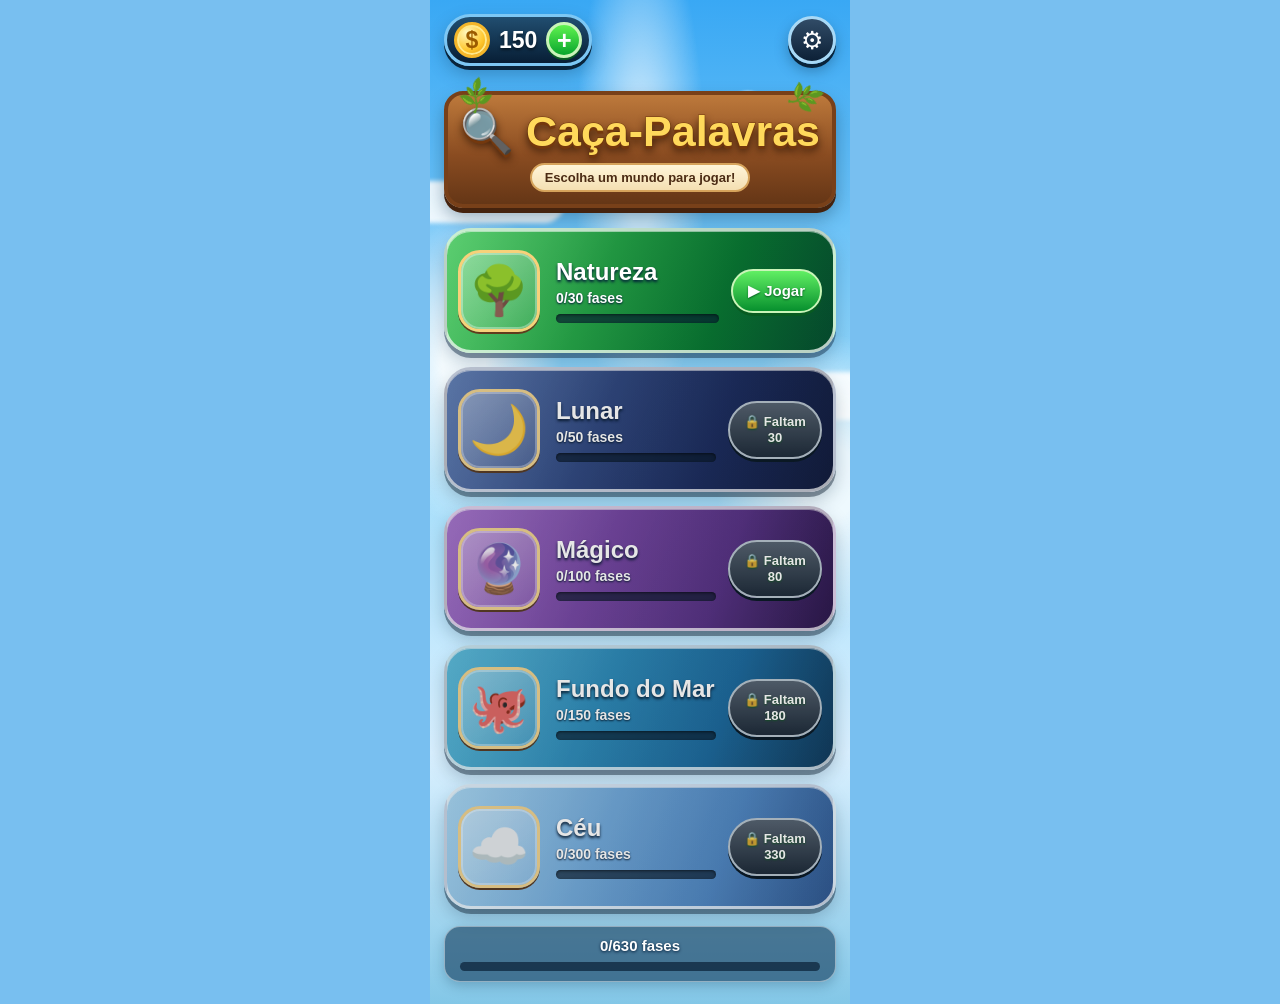
==== index.html @ f0d2ae7c "Update fmt.Println message from 'Hello' to 'Goodbye'" ====
<!doctype html>
<html lang="pt-BR">
<head>
<meta charset="utf-8">
<meta name="viewport" content="width=device-width,initial-scale=1">
<meta name="theme-color" content="#78bff0">

<title>Caça-Palavras — Aventura dos Mundos</title>

<link rel="stylesheet" href="style.css">

<style>
*{box-sizing:border-box}
:root{--wood:#8c4c1e;--gold:#ffd34e;--ink:#2b1b10}

body{
  margin:0;
  min-height:100vh;
  background:radial-gradient(circle at top,#3f8a52,#102b1c 75%);
  font-family:"Trebuchet MS",Arial,sans-serif;
  color:#fff
}

button{font:inherit;cursor:pointer}
.screen{min-height:100vh}
.hidden{display:none!important}

/* MENU */
body{background:#1b4d26}

.home-screen{
  display:grid;
  place-items:center;
  padding:8px
}

/* JOGO */
.game-screen{
  padding:20px 14px 40px;
  background:linear-gradient(#174e2d,#0d2c1c)
}

.game-header{
  max-width:620px;
  margin:0 auto 16px;
  display:flex;
  align-items:center;
  justify-content:space-between;
  gap:12px
}

.game-header h1{
  margin:2px 0;
  font-size:clamp(24px,5vw,34px);
  text-shadow:2px 3px #4b2811
}

.eyebrow{
  font-size:12px;
  letter-spacing:2px;
  color:#ffe08a;
  font-weight:900;
  margin:0
}

.wood-button,.primary-button,.secondary-button,.action-button{
  border:2px solid #f2c16b;
  border-radius:14px;
  padding:11px 15px;
  font-weight:900;
  box-shadow:0 4px 0 #572d12;
  color:#fff
}

.wood-button{
  background:linear-gradient(#a7652c,#653414)
}

.game-content{
  max-width:620px;
  margin:auto;
  background:linear-gradient(145deg,#fff1c8,#e4c17b);
  border:7px solid #75401c;
  border-radius:25px;
  padding:18px;
  color:var(--ink);
  box-shadow:0 10px 0 #3c2618,0 18px 30px #0005
}

.level-meta{
  display:flex;
  justify-content:space-between;
  font-weight:900;
  color:#603715
}

.progress-track{
  height:10px;
  border-radius:20px;
  background:#c9aa76;
  margin:10px 0 15px;
  overflow:hidden
}

.progress-track div{
  height:100%;
  width:0;
  background:linear-gradient(90deg,#6fe34b,#0c9a37);
  transition:width .2s
}

.instruction{
  text-align:center;
  font-weight:700;
  margin:10px 0 14px
}

.word-list{
  display:flex;
  justify-content:center;
  gap:7px;
  flex-wrap:wrap;
  margin-bottom:14px
}

.word-chip{
  padding:6px 9px;
  border-radius:9px;
  background:#f8df9c;
  border:2px solid #b57b35;
  font-size:13px;
  font-weight:900
}

.word-chip.found{
  background:#b6e8a2;
  color:#245522;
  text-decoration:line-through;
  border-color:#4c9d3d
}

.letter-grid{
  display:grid;
  grid-template-columns:repeat(10,minmax(0,1fr));
  gap:4px;
  max-width:500px;
  margin:0 auto;
  touch-action:none;
  user-select:none;
  -webkit-user-select:none
}

.cell{
  aspect-ratio:1;
  border:1px solid #bd965c;
  border-radius:7px;
  background:linear-gradient(#fff9e9,#f2d9a6);
  display:grid;
  place-items:center;
  font-weight:900;
  font-size:clamp(13px,3.6vw,22px);
  color:#4b2b14;
  box-shadow:0 2px 0 #c29a5b;
  padding:0
}

.cell.hint{
  background:#9bd3ff;
  border-color:#2d79b8
}

.cell.found{
  background:#a8e18a;
  color:#174c23;
  border-color:#4b9a39
}

.cell.selected{
  background:#ffe15c;
  border-color:#d68a16;
  transform:scale(.94)
}

.game-actions{
  display:flex;
  gap:10px;
  margin-top:18px
}

.action-button{
  flex:1;
  background:linear-gradient(#3b8fd0,#15527f);
  font-size:15px
}

.skip-button{
  background:linear-gradient(#a66a34,#673612)
}

.action-button small{
  display:block;
  font-size:10px;
  font-weight:600;
  opacity:.9;
  margin-top:3px
}

.message{
  text-align:center;
  min-height:20px;
  font-weight:800;
  color:#275a25;
  margin:12px 0 0
}

/* FASE CONCLUÍDA */
.complete-screen{
  display:grid;
  place-items:center;
  padding:20px;
  background:radial-gradient(circle,#3e8c48,#0c2a1a)
}

.complete-card{
  width:min(100%,420px);
  padding:35px 24px;
  text-align:center;
  border:7px solid #80491f;
  border-radius:28px;
  background:linear-gradient(#fff0c5,#dfb66c);
  color:#48270f;
  box-shadow:0 15px 0 #43240f
}

.trophy{font-size:65px}

.complete-card h2{
  font-size:38px;
  margin:8px
}

.reward{
  font-size:24px;
  font-weight:900;
  color:#08732c;
  margin:22px
}

.primary-button{
  width:100%;
  background:linear-gradient(#4edc55,#087b2b);
  font-size:18px;
  margin:5px 0
}

.secondary-button{
  width:100%;
  background:linear-gradient(#a66a34,#673612);
  margin:5px 0
}

/* AVISOS */
dialog{
  border:5px solid #8b4d20;
  border-radius:20px;
  max-width:min(90vw,390px);
  padding:0;
  background:#ffedc2;
  color:#45260f;
  box-shadow:0 20px 70px #0009
}

dialog::backdrop{background:#0009}

.dialog-inner{
  padding:26px;
  text-align:center
}

.dialog-inner h2{margin-top:4px}

.dialog-close{
  float:right;
  border:0;
  background:transparent;
  font-size:28px;
  color:#633
}

.dialog-inner .primary-button{margin-top:15px}

@media(max-width:600px){
  .game-content{
    padding:13px 9px;
    border-width:5px
  }

  .game-actions{flex-direction:column}
  .word-chip{font-size:12px}
  .cell{border-radius:4px}
}
</style>
</head>

<body>

<main id="app">

  <!-- NOVO MENU PREMIUM -->
  <section
    id="homeScreen"
    class="screen home-screen"
    aria-label="Menu principal">
  </section>

  <!-- TELA DO JOGO -->
  <section id="gameScreen" class="screen game-screen hidden">

    <header class="game-header">

      <button class="wood-button" id="backButton">
        ← Mundos
      </button>

      <div>
        <p class="eyebrow" id="worldEyebrow">
          MUNDO NATUREZA
        </p>
        <h1 id="levelTitle">Fase 1</h1>
      </div>

      <div class="coin-pill">
        🪙 <strong id="gameCoins">150</strong>
      </div>

    </header>

    <div class="game-content">

      <div class="level-meta">
        <span id="levelCounter">Fase 1 de 30</span>
        <span id="foundCounter">0/5 palavras</span>
      </div>

      <div class="progress-track">
        <div id="levelProgress"></div>
      </div>

      <p class="instruction">
        Encontre as palavras escondidas.
        Arraste o dedo sobre as letras em linha reta!
      </p>

      <div id="wordList" class="word-list"></div>

      <div
        id="letterGrid"
        class="letter-grid"
        aria-label="Tabuleiro de caça-palavras">
      </div>

      <div class="game-actions">

        <button class="action-button" id="hintButton">
          💡 Dica
          <small>500 🪙</small>
        </button>

        <button class="action-button skip-button" id="skipButton">
          ⏭ Pular fase
          <small>500 🪙</small>
        </button>

      </div>

      <p id="message" class="message" role="status"></p>

    </div>
  </section>

  <!-- FASE CONCLUÍDA -->
  <section id="completeScreen" class="screen complete-screen hidden">

    <div class="complete-card">

      <div class="trophy">🏆</div>

      <p class="eyebrow" style="color:#8c4c1e">
        FASE CONCLUÍDA!
      </p>

      <h2>Muito bem!</h2>

      <p>Você encontrou todas as palavras.</p>

      <div class="reward">🪙 +50 moedas</div>

      <button class="primary-button" id="nextButton">
        Próxima fase
      </button>

      <button class="secondary-button" id="completeHomeButton">
        Voltar aos mundos
      </button>

    </div>
  </section>

</main>

<!-- DIÁLOGOS -->
<dialog id="noticeDialog">

  <div class="dialog-inner">

    <button
      class="dialog-close"
      id="closeDialog"
      aria-label="Fechar">
      ×
    </button>

    <h2 id="dialogTitle">Aviso</h2>

    <p id="dialogText"></p>

    <button class="primary-button" id="dialogOk">
      Entendi
    </button>

  </div>
</dialog>

<script>
const toList = s => s.split(",").map(x =>
  x.trim().toUpperCase().replaceAll(" ", "")
);

const WORLDS = {

  natureza:{
    icon:"🌿",
    name:"Natureza",
    emoji:"🌳",
    phases:30,
    start:0,
    words:toList("árvore,floresta,folha,raiz,semente,flor,grama,arbusto,tronco,cipó,musgo,samambaia,orquídea,girassol,roseira,cacto,bambu,palmeira,cedro,ipê,jequitibá,fauna,raposa,coelho,veado,onça,lobo,urso,macaco,esquilo,borboleta,abelha,formiga,besouro,joaninha,coruja,tucano,sabiá,pica-pau,beija-flor,águia,garça,capivara,jacaré,sapo,rã,cobra,lagarto,tartaruga,cachoeira,riacho,nascente,lago,lagoa,represa,montanha,colina,vale,caverna,rocha,pedra,areia,terra,barro,chuva,orvalho,neblina,vento,brisa,raio,trovão,relâmpago,sol,sombra,amanhecer,crepúsculo,primavera,outono,inverno,verão,bioma,cerrado,caatinga,pantanal,amazônia,mata atlântica,ecologia,reciclagem,compostagem,polinização,fotossíntese")
  },

  lunar:{
    icon:"🌙",
    name:"Lunar",
    emoji:"🌙",
    phases:50,
    start:30,
    words:toList("lua,planeta,estrela,galáxia,universo,espaço,órbita,cometa,asteroide,meteoro,meteorito,satélite,foguete,astronauta,astronomia,cosmos,nebulosa,supernova,buraco negro,gravidade,gravitação,eclipse,cratera,lunar,maré,lunação,fase lunar,crescente,minguante,cheia,nova,solstício,equinócio,marte,vênus,júpiter,saturno,urano,netuno,mercúrio,terra,plutão,cinturão,sonda,estação espacial,telescópio,observatório,espectro,radiação,poeira cósmica,via láctea,constelação,órion,andrômeda,cruzeiro do sul,luz zodiacal,astro,astrofísica,cosmonauta,módulo,cápsula,propulsor,combustível,alunissagem,exploração,distância,ano-luz,parsec,heliosfera,magnetismo,plasma,quasar,pulsar,exoplaneta,astroide,sol,corona,protuberância,fusão,átomo,hidrogênio,hélio")
  },

  magico:{
    icon:"⭐",
    name:"Mágico",
    emoji:"🔮",
    phases:100,
    start:80,
    words:toList("magia,feitiço,poção,varinha,bruxo,bruxa,mago,fada,duende,gnomo,elfo,dragão,unicórnio,fênix,grifo,sereia,centauro,castelo,torre,masmorra,portal,tesouro,coroa,espada,escudo,armadura,amuleto,cristal,diamante,runa,grimório,caldeirão,encantamento,alquimia,profecia,oráculo,sortilégio,ilusão,teleporte,levitação,invisibilidade,metamorfose,conjuração,maldição,bênção,elixir,essência,poeira mágica,estrela cadente,arco encantado,floresta encantada,jardim secreto,ponte arco-íris,reino,princesa,príncipe,cavaleiro,guardião,feiticeira,aprendiz,sábio,herói,vilão,aldeia,muralha,ponte,labirinto,catacumba,cripta,baú,pergaminho,mapa antigo,chave dourada,espelho mágico,lâmpada,gênio,tapete voador,harpa,alaúde,harpia,basilisco,quimera,minotauro,grande livro,poção azul,poção verde,poção dourada,poção cura,poção sono,poção força")
  },

  mar:{
    icon:"🌊",
    name:"Fundo do Mar",
    emoji:"🐙",
    phases:150,
    start:180,
    words:toList("oceano,mar,onda,maré,coral,recife,peixe,tubarão,baleia,golfinho,polvo,lula,água-viva,estrela-do-mar,cavalo-marinho,tartaruga-marinha,arraia,moreia,atum,sardinha,anchova,garoupa,robalo,linguado,peixe-palhaço,peixe-leão,peixe-espada,peixe-lua,enguia,caranguejo,lagosta,camarão,krill,concha,ostra,mexilhão,pérola,anêmona,esponja,alga,kelp,plâncton,fitoplâncton,zooplâncton,medusa,pepino-do-mar,ouriço,estrela-frágil,nautilus,marisco,berbigão,vieira,búzio,coral-negro,coral-cérebro,coral-chifre,atol,laguna,baía,enseada,estuário,manguezal,profundidade,abismo,fossa oceânica,plataforma continental,areia,sedimento,corrente,ressurgência,maré alta,maré baixa,água salgada,água doce,submarino,mergulhador,escafandro,máscara,nadadeira,snorkel,barco,navio,âncora,leme,farol,naufrágio,tesouro,bolha,espuma,espuma do mar,salinidade,pressão,temperatura,oceano atlântico,oceano pacífico,oceano índico,oceano ártico,oceano antártico,mar vermelho,mar mediterrâneo,foca,leão-marinho,morsa,pinguim,albatroz,gaivota,pelicano,fragata,atobá,corvo-marinho,peixe-agulha,peixe-pedra,peixe-cofre,peixe-borboleta,peixe-anjo,peixe-cirurgião,peixe-papagaio,peixe-serra,peixe-galo,peixe-voador,tubarão-martelo,tubarão-baleia,tubarão-branco,cação,cação-anjo,cação-viola,orca,cachalote,boto,beluga,narval,dugongo,peixe-boi,lula-gigante,lula-vampira,polvo-gigante,caravela-portuguesa,dragão-azul,lesma-do-mar,nudibrânquio,planária,verme marinho")
  },

  ceu:{
    icon:"☁️",
    name:"Céu",
    emoji:"☁️",
    phases:300,
    start:330,
    words:toList("nuvem,vento,brisa,furacão,tornado,ciclone,temporal,chuva,garoa,granizo,neve,geada,orvalho,neblina,nevoeiro,arco-íris,relâmpago,trovão,raio,raio solar,sol,aurora,crepúsculo,amanhecer,entardecer,alvorada,horizonte,atmosfera,estratosfera,troposfera,mesosfera,termosfera,exosfera,ozônio,oxigênio,nitrogênio,pressão,umidade,temperatura,clima,previsão,barômetro,anemômetro,pluviômetro,termômetro,frente fria,frente quente,massa de ar,anticiclone,alta pressão,baixa pressão,monção,estiagem,seca,enchente,inundação,evaporação,condensação,precipitação,neveira,cristal de gelo,cirrus,cúmulus,stratus,nimbos,cumulonimbus,altocúmulus,altostratus,cirrostratus,cirrocúmulus,lenticular,mammatus,virga,arco circum-horizontal,halo solar,halo lunar,parélio,glória,miragem,refração,dispersão,difração,espectro,ultravioleta,infravermelho,radiação solar,energia solar,solstício,equinócio,estação,primavera,verão,outono,inverno,hemisfério,norte,sul,latitude,longitude,altitude,avião,planador,balão,paraquedas,asa-delta,parapente,águia,falcão,andorinha,gaivota,albatroz,condor,urubu,abutre,cegonha,garça,íbis,flamingo,grou,índigo,pardal,canário,sabiá,rouxinol,coruja,corvo,gralha,beija-flor,joão-de-barro,andorinhão,tesourinha,fragata")
  }

};

const ORDER = ["natureza","lunar","magico","mar","ceu"];
const TOTAL_PHASES = 630;
const STORAGE = "cacaPalavrasSaveV2";
const N = 10;

const DIRS = [
  [0,1],[1,0],[1,1],[-1,1],
  [0,-1],[-1,0],[1,-1],[-1,-1]
];

const $ = id => document.getElementById(id);

const defaultState = () => ({
  coins:150,
  levels:{
    natureza:1,
    lunar:1,
    magico:1,
    mar:1,
    ceu:1
  },
  completed:{},
  used:{}
});

function loadState(){
  try{
    const s = JSON.parse(localStorage.getItem(STORAGE));
    if(s && typeof s.coins === "number"){
      return Object.assign(defaultState(),s);
    }
  }catch(e){}

  return defaultState();
}

const state = loadState();

let currentWorld = "natureza";
let currentLevel = 1;
let currentWords = [];
let board = [];
let found = [];
let foundCells = new Set();
let selection = [];
let pointerDown = false;
let dialogAction = null;

function save(){
  try{
    localStorage.setItem(STORAGE,JSON.stringify(state));
  }catch(e){}

  updateHud();
}

function totalDone(){
  return Object.values(state.completed).filter(Boolean).length;
}

function worldDone(key){
  return Object.keys(state.completed).filter(
    k => k.startsWith(key + "-") && state.completed[k]
  ).length;
}

function updateHud(){
  $("homeCoins").textContent = state.coins;
  $("gameCoins").textContent = state.coins;

  $("homeProgress").textContent =
    `${totalDone()}/${TOTAL_PHASES} fases`;

  renderWorlds();
}

function renderWorlds(){
  const grid = $("worldGrid");
  if(!grid) return;

  grid.innerHTML = "";

  ORDER.forEach(key => {
    const w = WORLDS[key];
    const locked = totalDone() < w.start;

    const b = document.createElement("button");

    b.className = `mn-card w-${key}` + (locked ? " locked" : "");
    b.type = "button";

    b.onclick = () => openWorld(key);

    b.innerHTML = `
      <div class="mn-art">${w.emoji}</div>
      <div class="mn-info">
        <strong>${w.name}</strong>
        <small>${worldDone(key)}/${w.phases} fases</small>
        <div class="mn-bar"><i></i></div>
      </div>
      <span class="mn-go">${locked ? "🔒 Bloqueado" : "▶ Jogar"}</span>
    `;

    b.querySelector(".mn-bar i").style.width =
      `${Math.min(100,worldDone(key)/w.phases*100)}%`;

    grid.appendChild(b);
  });

  const totalBar = $("homeTotalBar");

  if(totalBar){
    totalBar.style.width =
      `${Math.min(100,totalDone()/TOTAL_PHASES*100)}%`;
  }
}

function show(id){
  ["homeScreen","gameScreen","completeScreen"].forEach(x => {
    $(x).classList.toggle("hidden",x !== id);
  });

  window.scrollTo(0,0);
}

function openWorld(key){
  const w = WORLDS[key];

  if(totalDone() < w.start){
    notice(
      "Mundo bloqueado",
      `Complete ${w.start-totalDone()} fase(s) a mais nos mundos anteriores para desbloquear o Mundo ${w.name}.`
    );
    return;
  }

  currentWorld = key;
  currentLevel = Math.min(state.levels[key] || 1,w.phases);

  newLevel();
  show("gameScreen");
}

function cleanWord(s){
  return s.normalize("NFD")
    .replace(/[\u0300-\u036f]/g,"")
    .replace(/[^A-Z]/g,"");
}

function chooseWords(){
  const pool = [...new Set(
    WORLDS[currentWorld].words
      .map(cleanWord)
      .filter(w => w.length >= 3 && w.length <= 10)
  )];

  state.used[currentWorld] = state.used[currentWorld] || [];

  let available = pool.filter(
    w => !state.used[currentWorld].includes(w)
  );

  if(available.length < 5){
    state.used[currentWorld] = [];
    available = pool.slice();
  }

  const chosen = [];

  while(chosen.length < 5 && available.length){
    const i = Math.floor(Math.random()*available.length);
    chosen.push(available.splice(i,1)[0]);
  }

  state.used[currentWorld].push(...chosen);

  return chosen;
}

function tryBoard(words){
  const g = Array.from(
    {length:N},
    () => Array(N).fill("")
  );

  for(const word of [...words].sort((a,b) => b.length-a.length)){
    let placed = false;

    for(let t=0;t<300 && !placed;t++){
      const [dr,dc] = DIRS[
        Math.floor(Math.random()*DIRS.length)
      ];

      const r = Math.floor(Math.random()*N);
      const c = Math.floor(Math.random()*N);

      const er = r+dr*(word.length-1);
      const ec = c+dc*(word.length-1);

      if(er<0 || er>=N || ec<0 || ec>=N) continue;

      let ok = true;

      for(let i=0;i<word.length;i++){
        const cell = g[r+dr*i][c+dc*i];

        if(cell && cell !== word[i]){
          ok = false;
          break;
        }
      }

      if(ok){
        for(let i=0;i<word.length;i++){
          g[r+dr*i][c+dc*i] = word[i];
        }

        placed = true;
      }
    }

    if(!placed) return null;
  }

  return g;
}

function makeBoard(words){
  let g = null;

  for(let i=0;i<50 && !g;i++){
    g = tryBoard(words);
  }

  if(!g){
    g = Array.from({length:N},()=>Array(N).fill(""));
  }

  const letters = "ABCDEFGHIJKLMNOPQRSTUVWXYZ";

  for(let r=0;r<N;r++){
    for(let c=0;c<N;c++){
      if(!g[r][c]){
        g[r][c] = letters[
          Math.floor(Math.random()*letters.length)
        ];
      }
    }
  }

  return g;
}

function newLevel(){
  currentWords = chooseWords();
  found = [];
  foundCells = new Set();
  selection = [];

  board = makeBoard(currentWords);

  $("worldEyebrow").textContent =
    "MUNDO " + WORLDS[currentWorld].name.toUpperCase();

  $("levelTitle").textContent = "Fase " + currentLevel;

  $("levelCounter").textContent =
    `Fase ${currentLevel} de ${WORLDS[currentWorld].phases}`;

  $("foundCounter").textContent =
    `0/${currentWords.length} palavras`;

  $("levelProgress").style.width = "0%";
  $("message").textContent = "";

  renderWords();
  renderBoard();
  save();
}

function renderWords(){
  $("wordList").innerHTML = "";

  currentWords.forEach(w => {
    const el = document.createElement("span");

    el.className =
      "word-chip" + (found.includes(w) ? " found" : "");

    el.textContent = w;

    $("wordList").append(el);
  });
}

function renderBoard(){
  const grid = $("letterGrid");
  grid.innerHTML = "";

  board.forEach((row,r) => {
    row.forEach((letter,c) => {
      const b = document.createElement("button");

      b.className = "cell";
      b.textContent = letter;
      b.dataset.r = r;
      b.dataset.c = c;

      b.setAttribute(
        "aria-label",
        `linha ${r+1}, coluna ${c+1}, ${letter}`
      );

      grid.append(b);
    });
  });

  paintAll();
}

function cellEl(r,c){
  return document.querySelector(
    `.cell[data-r="${r}"][data-c="${c}"]`
  );
}

function paintAll(){
  document.querySelectorAll(".cell").forEach(el => {
    const key = el.dataset.r + "," + el.dataset.c;

    el.classList.toggle(
      "found",
      foundCells.has(key)
    );
  });
}

function paintSelection(){
  document.querySelectorAll(".cell.selected").forEach(x => {
    x.classList.remove("selected");
  });

  selection.forEach(p => {
    const el = cellEl(p.r,p.c);

    if(el) el.classList.add("selected");
  });
}

function coords(el){
  return {
    r:+el.dataset.r,
    c:+el.dataset.c
  };
}

function lineCells(a,b){
  const dr = b.r-a.r;
  const dc = b.c-a.c;

  if(!(dr===0 || dc===0 || Math.abs(dr)===Math.abs(dc))){
    return [];
  }

  const n = Math.max(Math.abs(dr),Math.abs(dc));
  const sr = Math.sign(dr);
  const sc = Math.sign(dc);

  return Array.from({length:n+1},(_,i)=>({
    r:a.r+sr*i,
    c:a.c+sc*i
  }));
}

function cellAt(e){
  const el = document.elementFromPoint(e.clientX,e.clientY);

  return el && el.closest
    ? el.closest(".cell")
    : null;
}

function startSelect(e){
  const cell = e.target.closest(".cell");

  if(!cell) return;

  pointerDown = true;
  selection = [coords(cell)];

  e.preventDefault();
  paintSelection();
}

function moveSelect(e){
  if(!pointerDown) return;

  const cell = cellAt(e);

  if(!cell) return;

  const cells = lineCells(selection[0],coords(cell));

  if(cells.length){
    selection = cells;
    paintSelection();
  }
}

function endSelect(){
  if(!pointerDown) return;

  pointerDown = false;

  const word = selection.map(
    p => board[p.r][p.c]
  ).join("");

  const rev = word.split("").reverse().join("");

  const match = currentWords.find(
    w => !found.includes(w) && (w===word || w===rev)
  );

  if(match && selection.length>1){
    found.push(match);

    selection.forEach(p => {
      foundCells.add(p.r+","+p.c);
    });

    $("message").textContent =
      `Muito bem! ${match} encontrada!`;

    renderWords();
    paintAll();

    $("foundCounter").textContent =
      `${found.length}/${currentWords.length} palavras`;

    $("levelProgress").style.width =
      `${found.length/currentWords.length*100}%`;

    if(found.length===currentWords.length){
      setTimeout(completeLevel,600);
    }

  }else if(selection.length>1){
    $("message").textContent = "Continue procurando!";
  }

  selection = [];

  setTimeout(()=>{
    document.querySelectorAll(".cell.selected").forEach(x=>{
      x.classList.remove("selected");
    });
  },200);
}

function completeLevel(){
  const key = `${currentWorld}-${currentLevel}`;

  if(!state.completed[key]){
    state.completed[key] = true;
    state.coins += 50;
  }

  state.levels[currentWorld] = Math.min(
    currentLevel+1,
    WORLDS[currentWorld].phases
  );

  save();
  show("completeScreen");
}

function nextLevel(){
  if(currentLevel>=WORLDS[currentWorld].phases){
    notice(
      "Mundo concluído!",
      "Parabéns! Você terminou todas as fases deste mundo."
    );

    show("homeScreen");
    return;
  }

  currentLevel++;

  state.levels[currentWorld] = currentLevel;

  newLevel();
  show("gameScreen");
}

/* DIÁLOGOS */

function notice(title,msg,okText,action){
  $("dialogTitle").textContent = title;
  $("dialogText").textContent = msg;

  $("dialogOk").textContent = okText || "Entendi";

  dialogAction = action || null;

  $("noticeDialog").showModal();
}

function closeNotice(){
  $("noticeDialog").close();
}

function spendOrAd(action){
  const name = action==="skip"
    ? "pular esta fase"
    : "receber uma dica";

  if(state.coins>=500){

    notice(
      "Usar moedas?",
      `Deseja gastar 500 moedas para ${name}?`,
      "Pagar 500 moedas",
      ()=>{
        state.coins -= 500;
        save();

        if(action==="skip"){
          skipLevel();
        }else{
          giveHint();
        }
      }
    );

  }else{

    notice(
      "Moedas insuficientes",
      "Você precisa de 500 moedas. A opção de anúncio recompensado ficará disponível quando uma plataforma de anúncios for conectada."
    );

  }
}

function skipLevel(){
  const key = `${currentWorld}-${currentLevel}`;

  state.completed[key] = true;

  if(currentLevel>=WORLDS[currentWorld].phases){
    save();

    notice(
      "Mundo concluído!",
      "Parabéns! Você terminou todas as fases deste mundo."
    );

    show("homeScreen");
    return;
  }

  currentLevel++;

  state.levels[currentWorld] = currentLevel;

  newLevel();
  show("gameScreen");
}

function findWord(word){
  for(let r=0;r<N;r++){
    for(let c=0;c<N;c++){
      for(const [dr,dc] of DIRS){

        const er = r+dr*(word.length-1);
        const ec = c+dc*(word.length-1);

        if(er<0 || er>=N || ec<0 || ec>=N) continue;

        if(Array.from(word).every(
          (ch,i)=>board[r+dr*i][c+dc*i]===ch
        )){
          return [
            {r,c},
            {r:er,c:ec}
          ];
        }
      }
    }
  }

  return null;
}

function giveHint(){
  const remaining = currentWords.filter(
    w=>!found.includes(w)
  );

  if(!remaining.length) return;

  const target = remaining[0];
  const loc = findWord(target);

  if(!loc) return;

  const cells = lineCells(loc[0],loc[1]);

  cells.forEach(p=>{
    const el = cellEl(p.r,p.c);

    if(el) el.classList.add("hint");
  });

  $("message").textContent =
    `Dica: a palavra ${target} está destacada em azul.`;

  setTimeout(()=>{
    document.querySelectorAll(".cell.hint").forEach(x=>{
      x.classList.remove("hint");
    });
  },2500);
}

/* EVENTOS */

const grid = $("letterGrid");

grid.addEventListener("pointerdown",startSelect);
grid.addEventListener("pointermove",moveSelect);

window.addEventListener("pointerup",endSelect);
window.addEventListener("pointercancel",endSelect);

$("backButton").onclick = ()=>{
  updateHud();
  show("homeScreen");
};

$("completeHomeButton").onclick = ()=>{
  updateHud();
  show("homeScreen");
};

$("nextButton").onclick = nextLevel;

$("hintButton").onclick = ()=>{
  spendOrAd("hint");
};

$("skipButton").onclick = ()=>{
  spendOrAd("skip");
};

$("closeDialog").onclick = closeNotice;

$("dialogOk").onclick = ()=>{
  const a = dialogAction;

  dialogAction = null;
  closeNotice();

  if(a) a();
};

$("settingsButton").onclick = ()=>{
  notice(
    "Configurações",
    "Seu progresso e suas moedas ficam salvos neste navegador. Em outro dispositivo, será necessário implementar uma conta e sincronização em nuvem."
  );
};

$("shopButton").onclick = ()=>{
  notice(
    "Loja de moedas",
    "A loja poderá ser conectada a compras dentro do aplicativo quando a versão de publicação estiver definida."
  );
};

updateHud();
</script>

<!-- CARREGA O NOVO MENU DEPOIS DA LÓGICA ORIGINAL -->
<script src="menu-novo.js"></script>

</body>
</html>
---- style.css ----
/* MENU PREMIUM — CAÇA-PALAVRAS */

#homeScreen {
  padding: 0 !important;
  background: #78bff0 !important;
}

.mn-scene {
  position: relative;
  min-height: 100vh;
  overflow: hidden;
  padding: max(14px,env(safe-area-inset-top)) 14px max(22px,env(safe-area-inset-bottom));
  background:
    radial-gradient(ellipse at 50% 17%,rgba(255,255,255,.65) 0 5%,transparent 22%),
    radial-gradient(ellipse at 8% 36%,rgba(255,255,255,.9) 0 4%,transparent 18%),
    radial-gradient(ellipse at 95% 48%,rgba(255,255,255,.8) 0 5%,transparent 20%),
    linear-gradient(180deg,#39a8f4 0%,#9cdbfa 43%,#d9f0ff 75%,#83c7e7 100%);
}

.mn-scene:before,
.mn-scene:after {
  content: "";
  position: absolute;
  pointer-events: none;
  z-index: 0;
  background: rgba(255,255,255,.88);
  filter: blur(2px);
  border-radius: 100px;
}

.mn-scene:before {
  width: 190px;
  height: 42px;
  left: -55px;
  top: 18%;
}

.mn-scene:after {
  width: 220px;
  height: 48px;
  right: -75px;
  top: 37%;
}

.mn-cloud {
  position: absolute;
  width: 140px;
  height: 35px;
  border-radius: 50px;
  background: #fff;
  opacity: .82;
  filter: blur(1px);
  z-index: 0;
}

.mn-cloud:before,
.mn-cloud:after {
  content: "";
  position: absolute;
  border-radius: 50%;
  background: #fff;
}

.mn-cloud:before {
  width: 58px;
  height: 58px;
  left: 22px;
  top: -28px;
}

.mn-cloud:after {
  width: 48px;
  height: 48px;
  left: 76px;
  top: -18px;
}

.mn-c1 { left: 5%; top: 28%; }
.mn-c2 { right: 4%; top: 11%; transform: scale(.8); }

.mn-wrap {
  position: relative;
  z-index: 1;
  width: min(100%,760px);
  margin: 0 auto;
}

.mn-top {
  display: flex;
  justify-content: space-between;
  align-items: center;
  gap: 12px;
}

.mn-coins {
  display: flex;
  align-items: center;
  gap: 9px;
  padding: 5px 7px;
  border-radius: 40px;
  background: linear-gradient(180deg,#214e70,#071e35);
  border: 3px solid #7dc7f4;
  box-shadow: 0 4px 0 #09243b,0 8px 18px #123c5c55;
}

.mn-coin {
  width: 36px;
  height: 36px;
  border-radius: 50%;
  display: grid;
  place-items: center;
  color: #9b5b00;
  font-size: 23px;
  font-weight: 900;
  background: radial-gradient(circle at 32% 25%,#fff7bd,#ffc72d 58%,#d68a00);
  border: 3px solid #f4b62a;
  box-shadow: inset 0 0 0 2px #ffe98a;
}

.mn-coins strong {
  min-width: 38px;
  text-align: center;
  font-size: 23px;
  text-shadow: 0 2px 3px #0008;
}

.mn-plus {
  width: 36px;
  height: 36px;
  border-radius: 50%;
  border: 3px solid #c9f5b8;
  background: linear-gradient(#60f34f,#08a52d);
  color: #fff;
  font-size: 25px;
  font-weight: 900;
  line-height: 1;
  padding: 0;
  box-shadow: 0 2px 0 #075b20;
}

.mn-gear {
  width: 48px;
  height: 48px;
  border-radius: 50%;
  border: 3px solid #a8d9f6;
  background: linear-gradient(#314c67,#0c2036);
  font-size: 25px;
  box-shadow: 0 4px 0 #09243b,0 7px 14px #123c5c66;
  padding: 0;
  color: #fff;
}

.mn-sign {
  margin: 22px auto 20px;
  max-width: 570px;
  text-align: center;
  padding: 13px 12px 12px;
  border-radius: 19px;
  border: 4px solid #784019;
  background: linear-gradient(180deg,#bd793b,#8a4c21 55%,#653616);
  box-shadow: 0 5px 0 #45230e,0 10px 18px #173b5666;
  position: relative;
}

.mn-sign:before,
.mn-sign:after {
  content: "🌿";
  position: absolute;
  font-size: 25px;
  top: -13px;
}

.mn-sign:before {
  left: 12px;
  transform: rotate(-35deg);
}

.mn-sign:after {
  right: 12px;
  transform: rotate(35deg);
}

.mn-sign h1 {
  margin: 0;
  color: #ffd95b;
  font-size: clamp(29px,7vw,43px);
  line-height: 1.08;
  text-shadow: 0 3px 0 #74380d,0 5px 8px #321706;
  -webkit-text-stroke: 1px #7a3d0c;
  paint-order: stroke fill;
}

.mn-sign p {
  display: inline-block;
  margin: 9px 0 0;
  padding: 5px 13px;
  border-radius: 30px;
  border: 2px solid #d6a35b;
  background: linear-gradient(#fff5d9,#f4dfb2);
  color: #4b2b14;
  font-weight: 900;
  font-size: 13px;
}

.mn-worlds {
  display: flex;
  flex-direction: column;
  gap: 12px;
}

.mn-card {
  position: relative;
  display: grid;
  grid-template-columns: 86px minmax(0,1fr) auto;
  align-items: center;
  gap: 12px;
  width: 100%;
  min-height: 112px;
  text-align: left;
  color: #fff;
  padding: 9px 11px;
  border-radius: 27px;
  border: 3px solid rgba(255,255,255,.72);
  box-shadow: 0 5px 0 rgba(13,39,65,.45),0 9px 18px #153c5a44,inset 0 1px 0 #ffffff88;
  transition: transform .12s,filter .12s;
  overflow: hidden;
  cursor: pointer;
}

.mn-card:before {
  content: "";
  position: absolute;
  inset: 0;
  pointer-events: none;
  background: linear-gradient(115deg,#ffffff22,transparent 40%,#001b3a18);
}

.mn-card:active {
  transform: translateY(2px);
  box-shadow: 0 2px 0 #12334d;
}

.mn-art {
  position: relative;
  z-index: 1;
  width: 82px;
  height: 82px;
  border-radius: 22px;
  display: grid;
  place-items: center;
  font-size: 48px;
  background: linear-gradient(145deg,#ffffff55,#ffffff12);
  border: 3px solid #f7d17a;
  box-shadow: 0 2px 0 #613b1c,inset 0 0 0 2px #ffffff55;
}

.mn-info {
  position: relative;
  z-index: 1;
  min-width: 0;
}

.mn-info strong {
  display: block;
  font-size: clamp(18px,4.8vw,24px);
  line-height: 1.1;
  text-shadow: 0 2px 3px #001b38;
}

.mn-info small {
  display: block;
  font-size: 14px;
  font-weight: 800;
  margin: 4px 0 8px;
  text-shadow: 0 1px 2px #001b38;
}

.mn-bar {
  height: 9px;
  max-width: 210px;
  border-radius: 20px;
  background: #061a30a8;
  overflow: hidden;
  box-shadow: inset 0 1px 3px #0008;
}

.mn-bar i {
  display: block;
  height: 100%;
  border-radius: 20px;
  background: linear-gradient(90deg,#fff08a,#ffd12d);
  box-shadow: 0 0 7px #ffdc5a;
}

.mn-go {
  position: relative;
  z-index: 1;
  min-width: 91px;
  padding: 11px 12px;
  border-radius: 30px;
  text-align: center;
  white-space: nowrap;
  font-size: 15px;
  font-weight: 900;
  background: linear-gradient(#61ef63,#07902e);
  border: 2px solid #c9f5b8;
  box-shadow: 0 3px 0 #075b20;
  text-shadow: 0 1px 2px #075b20;
}

.mn-card.locked {
  filter: saturate(.75) brightness(.9);
}

.mn-card.locked .mn-go {
  min-width: 88px;
  max-width: 94px;
  white-space: normal;
  line-height: 1.2;
  background: linear-gradient(#536477,#1b2d40);
  border-color: #b2c4d2;
  box-shadow: 0 3px 0 #071b2c;
  font-size: 13px;
}

.w-natureza {
  background: linear-gradient(110deg,#43c75b,#08712e 70%,#064d2b);
}

.w-lunar {
  background: linear-gradient(110deg,#416fc2,#172d70 70%,#101d4a);
}

.w-magico {
  background: linear-gradient(110deg,#a45be0,#6330a0 70%,#35165e);
}

.w-mar {
  background: linear-gradient(110deg,#27b8e9,#0872b8 70%,#06416f);
}

.w-ceu {
  background: linear-gradient(110deg,#8bd3ff,#438fe0 70%,#2860b0);
}

.mn-foot {
  margin: 17px auto 0;
  max-width: 570px;
  padding: 10px 15px;
  border-radius: 16px;
  background: #123b5c9c;
  border: 1px solid #ffffff70;
  text-align: center;
  box-shadow: 0 4px 12px #123b5544;
}

#homeProgress {
  font-weight: 900;
  font-size: 15px;
  margin-bottom: 8px;
  text-shadow: 0 1px 3px #001b38;
}

.mn-total {
  height: 9px;
  border-radius: 20px;
  background: #061a30a8;
  overflow: hidden;
}

.mn-total i {
  display: block;
  height: 100%;
  border-radius: 20px;
  background: linear-gradient(90deg,#fff08a,#27d45b);
}

.mn-card:focus-visible,
.mn-plus:focus-visible,
.mn-gear:focus-visible {
  outline: 3px solid #fff;
  outline-offset: 3px;
}

@media (min-width:760px) {
  .mn-wrap { max-width: 760px; }
  .mn-worlds {
    display: flex;
    flex-direction: column;
    gap: 14px;
  }
  .mn-card { min-height: 125px; }
  .mn-sign { margin-top: 25px; }
}

@media (max-width:600px) {
  .game-content { padding: 13px 9px; border-width: 5px; }
  .game-actions { flex-direction: column; }
  .word-chip { font-size: 12px; }
  .cell { border-radius: 4px; }
}

@media (max-width:370px) {
  .mn-card {
    grid-template-columns: 70px minmax(0,1fr) auto;
    gap: 8px;
    padding: 8px;
  }

  .mn-art {
    width: 68px;
    height: 68px;
    font-size: 39px;
    border-radius: 18px;
  }

  .mn-go {
    min-width: 76px;
    padding: 9px 8px;
    font-size: 13px;
  }

  .mn-card.locked .mn-go {
    min-width: 72px;
    font-size: 11px;
  }

  .mn-info strong { font-size: 17px; }
  .mn-info small { font-size: 12px; }
}

/* TELA DO JOGO */

.game-screen {
  padding: 20px 14px 40px;
  background: linear-gradient(180deg,#123e68,#071b31) !important;
}

.game-content {
  box-shadow: 0 10px 0 #513018,0 18px 30px #0005;
}
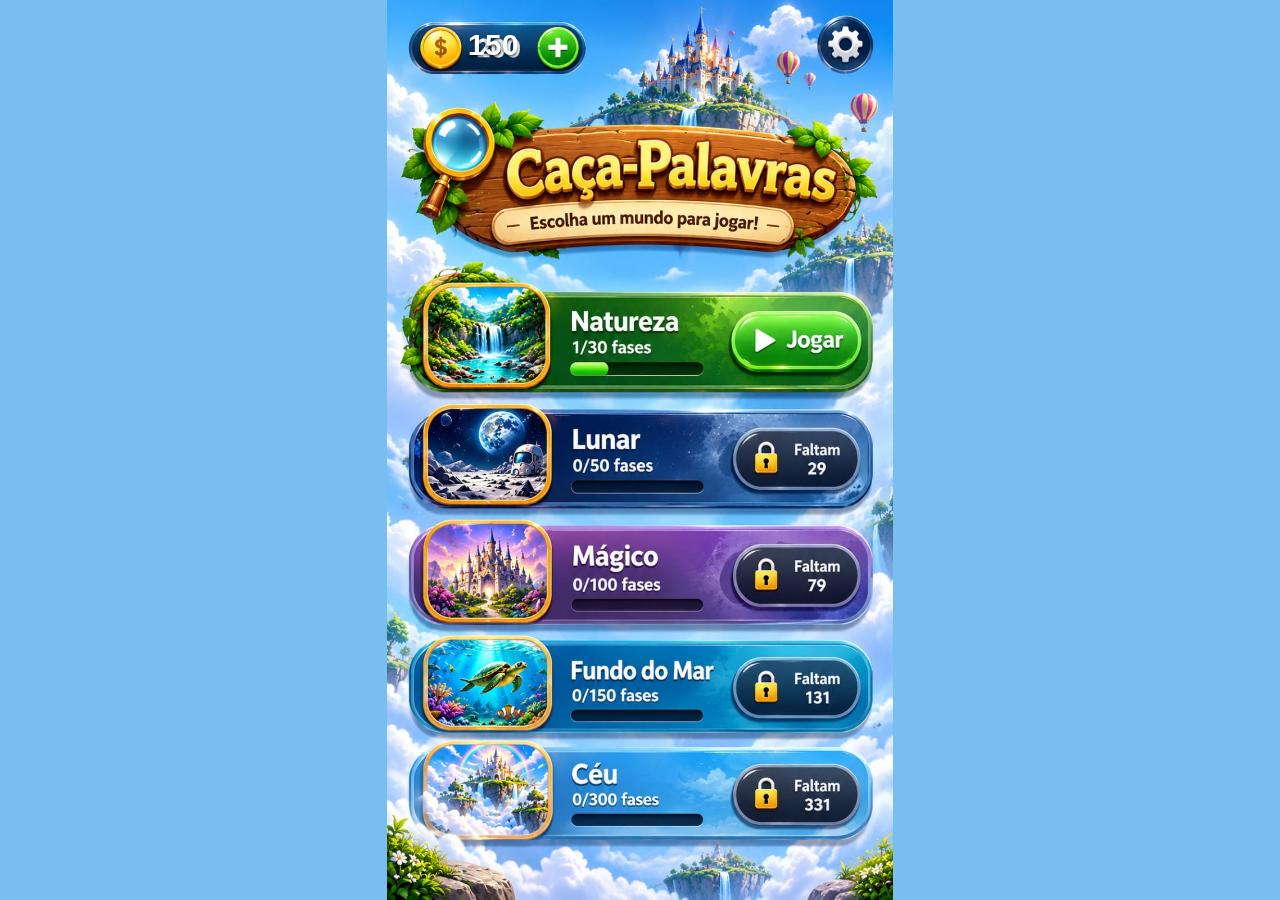
==== commit 37aa30ad: "Update index.html" ====
--- a/index.html
+++ b/index.html
@@ -4,297 +4,65 @@
 <meta charset="utf-8">
 <meta name="viewport" content="width=device-width,initial-scale=1">
 <meta name="theme-color" content="#78bff0">
-
 <title>Caça-Palavras — Aventura dos Mundos</title>
-
 <link rel="stylesheet" href="style.css">
 
 <style>
 *{box-sizing:border-box}
 :root{--wood:#8c4c1e;--gold:#ffd34e;--ink:#2b1b10}
-
-body{
-  margin:0;
-  min-height:100vh;
-  background:radial-gradient(circle at top,#3f8a52,#102b1c 75%);
-  font-family:"Trebuchet MS",Arial,sans-serif;
-  color:#fff
-}
-
+body{margin:0;min-height:100vh;background:#1b4d26;font-family:"Trebuchet MS",Arial,sans-serif;color:#fff}
 button{font:inherit;cursor:pointer}
 .screen{min-height:100vh}
 .hidden{display:none!important}
 
 /* MENU */
-body{background:#1b4d26}
-
-.home-screen{
-  display:grid;
-  place-items:center;
-  padding:8px
-}
+.home-screen{display:grid;place-items:center;padding:8px}
 
 /* JOGO */
-.game-screen{
-  padding:20px 14px 40px;
-  background:linear-gradient(#174e2d,#0d2c1c)
-}
-
-.game-header{
-  max-width:620px;
-  margin:0 auto 16px;
-  display:flex;
-  align-items:center;
-  justify-content:space-between;
-  gap:12px
-}
-
-.game-header h1{
-  margin:2px 0;
-  font-size:clamp(24px,5vw,34px);
-  text-shadow:2px 3px #4b2811
-}
-
-.eyebrow{
-  font-size:12px;
-  letter-spacing:2px;
-  color:#ffe08a;
-  font-weight:900;
-  margin:0
-}
-
-.wood-button,.primary-button,.secondary-button,.action-button{
-  border:2px solid #f2c16b;
-  border-radius:14px;
-  padding:11px 15px;
-  font-weight:900;
-  box-shadow:0 4px 0 #572d12;
-  color:#fff
-}
-
-.wood-button{
-  background:linear-gradient(#a7652c,#653414)
-}
-
-.game-content{
-  max-width:620px;
-  margin:auto;
-  background:linear-gradient(145deg,#fff1c8,#e4c17b);
-  border:7px solid #75401c;
-  border-radius:25px;
-  padding:18px;
-  color:var(--ink);
-  box-shadow:0 10px 0 #3c2618,0 18px 30px #0005
-}
-
-.level-meta{
-  display:flex;
-  justify-content:space-between;
-  font-weight:900;
-  color:#603715
-}
-
-.progress-track{
-  height:10px;
-  border-radius:20px;
-  background:#c9aa76;
-  margin:10px 0 15px;
-  overflow:hidden
-}
-
-.progress-track div{
-  height:100%;
-  width:0;
-  background:linear-gradient(90deg,#6fe34b,#0c9a37);
-  transition:width .2s
-}
-
-.instruction{
-  text-align:center;
-  font-weight:700;
-  margin:10px 0 14px
-}
-
-.word-list{
-  display:flex;
-  justify-content:center;
-  gap:7px;
-  flex-wrap:wrap;
-  margin-bottom:14px
-}
-
-.word-chip{
-  padding:6px 9px;
-  border-radius:9px;
-  background:#f8df9c;
-  border:2px solid #b57b35;
-  font-size:13px;
-  font-weight:900
-}
-
-.word-chip.found{
-  background:#b6e8a2;
-  color:#245522;
-  text-decoration:line-through;
-  border-color:#4c9d3d
-}
-
-.letter-grid{
-  display:grid;
-  grid-template-columns:repeat(10,minmax(0,1fr));
-  gap:4px;
-  max-width:500px;
-  margin:0 auto;
-  touch-action:none;
-  user-select:none;
-  -webkit-user-select:none
-}
-
-.cell{
-  aspect-ratio:1;
-  border:1px solid #bd965c;
-  border-radius:7px;
-  background:linear-gradient(#fff9e9,#f2d9a6);
-  display:grid;
-  place-items:center;
-  font-weight:900;
-  font-size:clamp(13px,3.6vw,22px);
-  color:#4b2b14;
-  box-shadow:0 2px 0 #c29a5b;
-  padding:0
-}
-
-.cell.hint{
-  background:#9bd3ff;
-  border-color:#2d79b8
-}
-
-.cell.found{
-  background:#a8e18a;
-  color:#174c23;
-  border-color:#4b9a39
-}
-
-.cell.selected{
-  background:#ffe15c;
-  border-color:#d68a16;
-  transform:scale(.94)
-}
-
-.game-actions{
-  display:flex;
-  gap:10px;
-  margin-top:18px
-}
-
-.action-button{
-  flex:1;
-  background:linear-gradient(#3b8fd0,#15527f);
-  font-size:15px
-}
-
-.skip-button{
-  background:linear-gradient(#a66a34,#673612)
-}
-
-.action-button small{
-  display:block;
-  font-size:10px;
-  font-weight:600;
-  opacity:.9;
-  margin-top:3px
-}
-
-.message{
-  text-align:center;
-  min-height:20px;
-  font-weight:800;
-  color:#275a25;
-  margin:12px 0 0
-}
+.game-screen{padding:20px 14px 40px;background:linear-gradient(#174e2d,#0d2c1c)}
+.game-header{max-width:620px;margin:0 auto 16px;display:flex;align-items:center;justify-content:space-between;gap:12px}
+.game-header h1{margin:2px 0;font-size:clamp(24px,5vw,34px);text-shadow:2px 3px #4b2811}
+.eyebrow{font-size:12px;letter-spacing:2px;color:#ffe08a;font-weight:900;margin:0}
+.wood-button,.primary-button,.secondary-button,.action-button{border:2px solid #f2c16b;border-radius:14px;padding:11px 15px;font-weight:900;box-shadow:0 4px 0 #572d12;color:#fff}
+.wood-button{background:linear-gradient(#a7652c,#653414)}
+.game-content{max-width:620px;margin:auto;background:linear-gradient(145deg,#fff1c8,#e4c17b);border:7px solid #75401c;border-radius:25px;padding:18px;color:var(--ink);box-shadow:0 10px 0 #3c2618,0 18px 30px #0005}
+.level-meta{display:flex;justify-content:space-between;font-weight:900;color:#603715}
+.progress-track{height:10px;border-radius:20px;background:#c9aa76;margin:10px 0 15px;overflow:hidden}
+.progress-track div{height:100%;width:0;background:linear-gradient(90deg,#6fe34b,#0c9a37);transition:width .2s}
+.instruction{text-align:center;font-weight:700;margin:10px 0 14px}
+.word-list{display:flex;justify-content:center;gap:7px;flex-wrap:wrap;margin-bottom:14px}
+.word-chip{padding:6px 9px;border-radius:9px;background:#f8df9c;border:2px solid #b57b35;font-size:13px;font-weight:900}
+.word-chip.found{background:#b6e8a2;color:#245522;text-decoration:line-through;border-color:#4c9d3d}
+.letter-grid{display:grid;grid-template-columns:repeat(10,minmax(0,1fr));gap:4px;max-width:500px;margin:0 auto;touch-action:none;user-select:none;-webkit-user-select:none}
+.cell{aspect-ratio:1;border:1px solid #bd965c;border-radius:7px;background:linear-gradient(#fff9e9,#f2d9a6);display:grid;place-items:center;font-weight:900;font-size:clamp(13px,3.6vw,22px);color:#4b2b14;box-shadow:0 2px 0 #c29a5b;padding:0}
+.cell.hint{background:#9bd3ff;border-color:#2d79b8}
+.cell.found{background:#a8e18a;color:#174c23;border-color:#4b9a39}
+.cell.selected{background:#ffe15c;border-color:#d68a16;transform:scale(.94)}
+.game-actions{display:flex;gap:10px;margin-top:18px}
+.action-button{flex:1;background:linear-gradient(#3b8fd0,#15527f);font-size:15px}
+.skip-button{background:linear-gradient(#a66a34,#673612)}
+.action-button small{display:block;font-size:10px;font-weight:600;opacity:.9;margin-top:3px}
+.message{text-align:center;min-height:20px;font-weight:800;color:#275a25;margin:12px 0 0}
 
 /* FASE CONCLUÍDA */
-.complete-screen{
-  display:grid;
-  place-items:center;
-  padding:20px;
-  background:radial-gradient(circle,#3e8c48,#0c2a1a)
-}
-
-.complete-card{
-  width:min(100%,420px);
-  padding:35px 24px;
-  text-align:center;
-  border:7px solid #80491f;
-  border-radius:28px;
-  background:linear-gradient(#fff0c5,#dfb66c);
-  color:#48270f;
-  box-shadow:0 15px 0 #43240f
-}
-
+.complete-screen{display:grid;place-items:center;padding:20px;background:radial-gradient(circle,#3e8c48,#0c2a1a)}
+.complete-card{width:min(100%,420px);padding:35px 24px;text-align:center;border:7px solid #80491f;border-radius:28px;background:linear-gradient(#fff0c5,#dfb66c);color:#48270f;box-shadow:0 15px 0 #43240f}
 .trophy{font-size:65px}
-
-.complete-card h2{
-  font-size:38px;
-  margin:8px
-}
-
-.reward{
-  font-size:24px;
-  font-weight:900;
-  color:#08732c;
-  margin:22px
-}
-
-.primary-button{
-  width:100%;
-  background:linear-gradient(#4edc55,#087b2b);
-  font-size:18px;
-  margin:5px 0
-}
-
-.secondary-button{
-  width:100%;
-  background:linear-gradient(#a66a34,#673612);
-  margin:5px 0
-}
+.complete-card h2{font-size:38px;margin:8px}
+.reward{font-size:24px;font-weight:900;color:#08732c;margin:22px}
+.primary-button{width:100%;background:linear-gradient(#4edc55,#087b2b);font-size:18px;margin:5px 0}
+.secondary-button{width:100%;background:linear-gradient(#a66a34,#673612);margin:5px 0}
 
 /* AVISOS */
-dialog{
-  border:5px solid #8b4d20;
-  border-radius:20px;
-  max-width:min(90vw,390px);
-  padding:0;
-  background:#ffedc2;
-  color:#45260f;
-  box-shadow:0 20px 70px #0009
-}
-
+dialog{border:5px solid #8b4d20;border-radius:20px;max-width:min(90vw,390px);padding:0;background:#ffedc2;color:#45260f;box-shadow:0 20px 70px #0009}
 dialog::backdrop{background:#0009}
-
-.dialog-inner{
-  padding:26px;
-  text-align:center
-}
-
+.dialog-inner{padding:26px;text-align:center}
 .dialog-inner h2{margin-top:4px}
-
-.dialog-close{
-  float:right;
-  border:0;
-  background:transparent;
-  font-size:28px;
-  color:#633
-}
-
+.dialog-close{float:right;border:0;background:transparent;font-size:28px;color:#633}
 .dialog-inner .primary-button{margin-top:15px}
 
 @media(max-width:600px){
-  .game-content{
-    padding:13px 9px;
-    border-width:5px
-  }
-
+  .game-content{padding:13px 9px;border-width:5px}
   .game-actions{flex-direction:column}
   .word-chip{font-size:12px}
   .cell{border-radius:4px}
@@ -306,103 +74,54 @@
 
 <main id="app">
 
-  <!-- NOVO MENU PREMIUM -->
-  <section
-    id="homeScreen"
-    class="screen home-screen"
-    aria-label="Menu principal">
-  </section>
+  <!-- MENU PRINCIPAL (montado pelo menu-novo.js) -->
+  <section id="homeScreen" class="screen home-screen" aria-label="Menu principal"></section>
 
   <!-- TELA DO JOGO -->
   <section id="gameScreen" class="screen game-screen hidden">
 
     <header class="game-header">
-
-      <button class="wood-button" id="backButton">
-        ← Mundos
-      </button>
-
+      <button class="wood-button" id="backButton">← Mundos</button>
       <div>
-        <p class="eyebrow" id="worldEyebrow">
-          MUNDO NATUREZA
-        </p>
+        <p class="eyebrow" id="worldEyebrow">MUNDO NATUREZA</p>
         <h1 id="levelTitle">Fase 1</h1>
       </div>
-
-      <div class="coin-pill">
-        🪙 <strong id="gameCoins">150</strong>
-      </div>
-
+      <div class="coin-pill">🪙 <strong id="gameCoins">150</strong></div>
     </header>
 
     <div class="game-content">
-
       <div class="level-meta">
         <span id="levelCounter">Fase 1 de 30</span>
         <span id="foundCounter">0/5 palavras</span>
       </div>
 
-      <div class="progress-track">
-        <div id="levelProgress"></div>
+      <div class="progress-track"><div id="levelProgress"></div></div>
+
+      <p class="instruction">Encontre as palavras escondidas. Arraste o dedo sobre as letras em linha reta!</p>
+
+      <div id="wordList" class="word-list"></div>
+
+      <div id="letterGrid" class="letter-grid" aria-label="Tabuleiro de caça-palavras"></div>
+
+      <div class="game-actions">
+        <button class="action-button" id="hintButton">💡 Dica<small>500 🪙</small></button>
+        <button class="action-button skip-button" id="skipButton">⏭ Pular fase<small>500 🪙</small></button>
       </div>
 
-      <p class="instruction">
-        Encontre as palavras escondidas.
-        Arraste o dedo sobre as letras em linha reta!
-      </p>
-
-      <div id="wordList" class="word-list"></div>
-
-      <div
-        id="letterGrid"
-        class="letter-grid"
-        aria-label="Tabuleiro de caça-palavras">
-      </div>
-
-      <div class="game-actions">
-
-        <button class="action-button" id="hintButton">
-          💡 Dica
-          <small>500 🪙</small>
-        </button>
-
-        <button class="action-button skip-button" id="skipButton">
-          ⏭ Pular fase
-          <small>500 🪙</small>
-        </button>
-
-      </div>
-
       <p id="message" class="message" role="status"></p>
-
     </div>
   </section>
 
   <!-- FASE CONCLUÍDA -->
   <section id="completeScreen" class="screen complete-screen hidden">
-
     <div class="complete-card">
-
       <div class="trophy">🏆</div>
-
-      <p class="eyebrow" style="color:#8c4c1e">
-        FASE CONCLUÍDA!
-      </p>
-
+      <p class="eyebrow" style="color:#8c4c1e">FASE CONCLUÍDA!</p>
       <h2>Muito bem!</h2>
-
       <p>Você encontrou todas as palavras.</p>
-
       <div class="reward">🪙 +50 moedas</div>
-
-      <button class="primary-button" id="nextButton">
-        Próxima fase
-      </button>
-
-      <button class="secondary-button" id="completeHomeButton">
-        Voltar aos mundos
-      </button>
-
+      <button class="primary-button" id="nextButton">Próxima fase</button>
+      <button class="secondary-button" id="completeHomeButton">Voltar aos mundos</button>
     </div>
   </section>
 
@@ -410,31 +129,16 @@
 
 <!-- DIÁLOGOS -->
 <dialog id="noticeDialog">
-
   <div class="dialog-inner">
-
-    <button
-      class="dialog-close"
-      id="closeDialog"
-      aria-label="Fechar">
-      ×
-    </button>
-
+    <button class="dialog-close" id="closeDialog" aria-label="Fechar">×</button>
     <h2 id="dialogTitle">Aviso</h2>
-
     <p id="dialogText"></p>
-
-    <button class="primary-button" id="dialogOk">
-      Entendi
-    </button>
-
+    <button class="primary-button" id="dialogOk">Entendi</button>
   </div>
 </dialog>
 
 <script>
-const toList = s => s.split(",").map(x =>
-  x.trim().toUpperCase().replaceAll(" ", "")
-);
+const toList = s => s.split(",").map(x => x.trim().toUpperCase().replaceAll(" ", ""));
 
 const WORLDS = {
 
@@ -490,22 +194,13 @@
 const STORAGE = "cacaPalavrasSaveV2";
 const N = 10;
 
-const DIRS = [
-  [0,1],[1,0],[1,1],[-1,1],
-  [0,-1],[-1,0],[1,-1],[-1,-1]
-];
+const DIRS = [[0,1],[1,0],[1,1],[-1,1],[0,-1],[-1,0],[1,-1],[-1,-1]];
 
 const $ = id => document.getElementById(id);
 
 const defaultState = () => ({
   coins:150,
-  levels:{
-    natureza:1,
-    lunar:1,
-    magico:1,
-    mar:1,
-    ceu:1
-  },
+  levels:{natureza:1,lunar:1,magico:1,mar:1,ceu:1},
   completed:{},
   used:{}
 });
@@ -517,7 +212,6 @@
       return Object.assign(defaultState(),s);
     }
   }catch(e){}
-
   return defaultState();
 }
 
@@ -537,7 +231,6 @@
   try{
     localStorage.setItem(STORAGE,JSON.stringify(state));
   }catch(e){}
-
   updateHud();
 }
 
@@ -552,61 +245,20 @@
 }
 
 function updateHud(){
-  $("homeCoins").textContent = state.coins;
-  $("gameCoins").textContent = state.coins;
-
-  $("homeProgress").textContent =
-    `${totalDone()}/${TOTAL_PHASES} fases`;
-
+  const hc = $("homeCoins"), gc = $("gameCoins"), hp = $("homeProgress");
+  if(hc) hc.textContent = state.coins;
+  if(gc) gc.textContent = state.coins;
+  if(hp) hp.textContent = `${totalDone()}/${TOTAL_PHASES} fases`;
   renderWorlds();
 }
 
-function renderWorlds(){
-  const grid = $("worldGrid");
-  if(!grid) return;
-
-  grid.innerHTML = "";
-
-  ORDER.forEach(key => {
-    const w = WORLDS[key];
-    const locked = totalDone() < w.start;
-
-    const b = document.createElement("button");
-
-    b.className = `mn-card w-${key}` + (locked ? " locked" : "");
-    b.type = "button";
-
-    b.onclick = () => openWorld(key);
-
-    b.innerHTML = `
-      <div class="mn-art">${w.emoji}</div>
-      <div class="mn-info">
-        <strong>${w.name}</strong>
-        <small>${worldDone(key)}/${w.phases} fases</small>
-        <div class="mn-bar"><i></i></div>
-      </div>
-      <span class="mn-go">${locked ? "🔒 Bloqueado" : "▶ Jogar"}</span>
-    `;
-
-    b.querySelector(".mn-bar i").style.width =
-      `${Math.min(100,worldDone(key)/w.phases*100)}%`;
-
-    grid.appendChild(b);
-  });
-
-  const totalBar = $("homeTotalBar");
-
-  if(totalBar){
-    totalBar.style.width =
-      `${Math.min(100,totalDone()/TOTAL_PHASES*100)}%`;
-  }
-}
+/* Os cartões dos mundos são desenhados pelo menu-novo.js */
+function renderWorlds(){}
 
 function show(id){
   ["homeScreen","gameScreen","completeScreen"].forEach(x => {
     $(x).classList.toggle("hidden",x !== id);
   });
-
   window.scrollTo(0,0);
 }
 
@@ -643,9 +295,7 @@
 
   state.used[currentWorld] = state.used[currentWorld] || [];
 
-  let available = pool.filter(
-    w => !state.used[currentWorld].includes(w)
-  );
+  let available = pool.filter(w => !state.used[currentWorld].includes(w));
 
   if(available.length < 5){
     state.used[currentWorld] = [];
@@ -665,18 +315,13 @@
 }
 
 function tryBoard(words){
-  const g = Array.from(
-    {length:N},
-    () => Array(N).fill("")
-  );
+  const g = Array.from({length:N},() => Array(N).fill(""));
 
   for(const word of [...words].sort((a,b) => b.length-a.length)){
     let placed = false;
 
     for(let t=0;t<300 && !placed;t++){
-      const [dr,dc] = DIRS[
-        Math.floor(Math.random()*DIRS.length)
-      ];
+      const [dr,dc] = DIRS[Math.floor(Math.random()*DIRS.length)];
 
       const r = Math.floor(Math.random()*N);
       const c = Math.floor(Math.random()*N);
@@ -701,7 +346,6 @@
         for(let i=0;i<word.length;i++){
           g[r+dr*i][c+dc*i] = word[i];
         }
-
         placed = true;
       }
     }
@@ -728,9 +372,7 @@
   for(let r=0;r<N;r++){
     for(let c=0;c<N;c++){
       if(!g[r][c]){
-        g[r][c] = letters[
-          Math.floor(Math.random()*letters.length)
-        ];
+        g[r][c] = letters[Math.floor(Math.random()*letters.length)];
       }
     }
   }
@@ -746,17 +388,10 @@
 
   board = makeBoard(currentWords);
 
-  $("worldEyebrow").textContent =
-    "MUNDO " + WORLDS[currentWorld].name.toUpperCase();
-
+  $("worldEyebrow").textContent = "MUNDO " + WORLDS[currentWorld].name.toUpperCase();
   $("levelTitle").textContent = "Fase " + currentLevel;
-
-  $("levelCounter").textContent =
-    `Fase ${currentLevel} de ${WORLDS[currentWorld].phases}`;
-
-  $("foundCounter").textContent =
-    `0/${currentWords.length} palavras`;
-
+  $("levelCounter").textContent = `Fase ${currentLevel} de ${WORLDS[currentWorld].phases}`;
+  $("foundCounter").textContent = `0/${currentWords.length} palavras`;
   $("levelProgress").style.width = "0%";
   $("message").textContent = "";
 
@@ -770,12 +405,8 @@
 
   currentWords.forEach(w => {
     const el = document.createElement("span");
-
-    el.className =
-      "word-chip" + (found.includes(w) ? " found" : "");
-
+    el.className = "word-chip" + (found.includes(w) ? " found" : "");
     el.textContent = w;
-
     $("wordList").append(el);
   });
 }
@@ -792,11 +423,7 @@
       b.textContent = letter;
       b.dataset.r = r;
       b.dataset.c = c;
-
-      b.setAttribute(
-        "aria-label",
-        `linha ${r+1}, coluna ${c+1}, ${letter}`
-      );
+      b.setAttribute("aria-label",`linha ${r+1}, coluna ${c+1}, ${letter}`);
 
       grid.append(b);
     });
@@ -806,19 +433,13 @@
 }
 
 function cellEl(r,c){
-  return document.querySelector(
-    `.cell[data-r="${r}"][data-c="${c}"]`
-  );
+  return document.querySelector(`.cell[data-r="${r}"][data-c="${c}"]`);
 }
 
 function paintAll(){
   document.querySelectorAll(".cell").forEach(el => {
     const key = el.dataset.r + "," + el.dataset.c;
-
-    el.classList.toggle(
-      "found",
-      foundCells.has(key)
-    );
+    el.classList.toggle("found",foundCells.has(key));
   });
 }
 
@@ -829,16 +450,12 @@
 
   selection.forEach(p => {
     const el = cellEl(p.r,p.c);
-
     if(el) el.classList.add("selected");
   });
 }
 
 function coords(el){
-  return {
-    r:+el.dataset.r,
-    c:+el.dataset.c
-  };
+  return {r:+el.dataset.r,c:+el.dataset.c};
 }
 
 function lineCells(a,b){
@@ -861,15 +478,11 @@
 
 function cellAt(e){
   const el = document.elementFromPoint(e.clientX,e.clientY);
-
-  return el && el.closest
-    ? el.closest(".cell")
-    : null;
+  return el && el.closest ? el.closest(".cell") : null;
 }
 
 function startSelect(e){
   const cell = e.target.closest(".cell");
-
   if(!cell) return;
 
   pointerDown = true;
@@ -883,7 +496,6 @@
   if(!pointerDown) return;
 
   const cell = cellAt(e);
-
   if(!cell) return;
 
   const cells = lineCells(selection[0],coords(cell));
@@ -899,10 +511,7 @@
 
   pointerDown = false;
 
-  const word = selection.map(
-    p => board[p.r][p.c]
-  ).join("");
-
+  const word = selection.map(p => board[p.r][p.c]).join("");
   const rev = word.split("").reverse().join("");
 
   const match = currentWords.find(
@@ -916,17 +525,13 @@
       foundCells.add(p.r+","+p.c);
     });
 
-    $("message").textContent =
-      `Muito bem! ${match} encontrada!`;
+    $("message").textContent = `Muito bem! ${match} encontrada!`;
 
     renderWords();
     paintAll();
 
-    $("foundCounter").textContent =
-      `${found.length}/${currentWords.length} palavras`;
-
-    $("levelProgress").style.width =
-      `${found.length/currentWords.length*100}%`;
+    $("foundCounter").textContent = `${found.length}/${currentWords.length} palavras`;
+    $("levelProgress").style.width = `${found.length/currentWords.length*100}%`;
 
     if(found.length===currentWords.length){
       setTimeout(completeLevel,600);
@@ -953,10 +558,7 @@
     state.coins += 50;
   }
 
-  state.levels[currentWorld] = Math.min(
-    currentLevel+1,
-    WORLDS[currentWorld].phases
-  );
+  state.levels[currentWorld] = Math.min(currentLevel+1,WORLDS[currentWorld].phases);
 
   save();
   show("completeScreen");
@@ -964,17 +566,12 @@
 
 function nextLevel(){
   if(currentLevel>=WORLDS[currentWorld].phases){
-    notice(
-      "Mundo concluído!",
-      "Parabéns! Você terminou todas as fases deste mundo."
-    );
-
+    notice("Mundo concluído!","Parabéns! Você terminou todas as fases deste mundo.");
     show("homeScreen");
     return;
   }
 
   currentLevel++;
-
   state.levels[currentWorld] = currentLevel;
 
   newLevel();
@@ -986,11 +583,8 @@
 function notice(title,msg,okText,action){
   $("dialogTitle").textContent = title;
   $("dialogText").textContent = msg;
-
   $("dialogOk").textContent = okText || "Entendi";
-
   dialogAction = action || null;
-
   $("noticeDialog").showModal();
 }
 
@@ -999,9 +593,7 @@
 }
 
 function spendOrAd(action){
-  const name = action==="skip"
-    ? "pular esta fase"
-    : "receber uma dica";
+  const name = action==="skip" ? "pular esta fase" : "receber uma dica";
 
   if(state.coins>=500){
 
@@ -1038,18 +630,12 @@
 
   if(currentLevel>=WORLDS[currentWorld].phases){
     save();
-
-    notice(
-      "Mundo concluído!",
-      "Parabéns! Você terminou todas as fases deste mundo."
-    );
-
+    notice("Mundo concluído!","Parabéns! Você terminou todas as fases deste mundo.");
     show("homeScreen");
     return;
   }
 
   currentLevel++;
-
   state.levels[currentWorld] = currentLevel;
 
   newLevel();
@@ -1066,13 +652,8 @@
 
         if(er<0 || er>=N || ec<0 || ec>=N) continue;
 
-        if(Array.from(word).every(
-          (ch,i)=>board[r+dr*i][c+dc*i]===ch
-        )){
-          return [
-            {r,c},
-            {r:er,c:ec}
-          ];
+        if(Array.from(word).every((ch,i)=>board[r+dr*i][c+dc*i]===ch)){
+          return [{r,c},{r:er,c:ec}];
         }
       }
     }
@@ -1082,9 +663,7 @@
 }
 
 function giveHint(){
-  const remaining = currentWords.filter(
-    w=>!found.includes(w)
-  );
+  const remaining = currentWords.filter(w=>!found.includes(w));
 
   if(!remaining.length) return;
 
@@ -1097,12 +676,10 @@
 
   cells.forEach(p=>{
     const el = cellEl(p.r,p.c);
-
     if(el) el.classList.add("hint");
   });
 
-  $("message").textContent =
-    `Dica: a palavra ${target} está destacada em azul.`;
+  $("message").textContent = `Dica: a palavra ${target} está destacada em azul.`;
 
   setTimeout(()=>{
     document.querySelectorAll(".cell.hint").forEach(x=>{
@@ -1133,13 +710,8 @@
 
 $("nextButton").onclick = nextLevel;
 
-$("hintButton").onclick = ()=>{
-  spendOrAd("hint");
-};
-
-$("skipButton").onclick = ()=>{
-  spendOrAd("skip");
-};
+$("hintButton").onclick = ()=>{ spendOrAd("hint"); };
+$("skipButton").onclick = ()=>{ spendOrAd("skip"); };
 
 $("closeDialog").onclick = closeNotice;
 
@@ -1152,24 +724,10 @@
   if(a) a();
 };
 
-$("settingsButton").onclick = ()=>{
-  notice(
-    "Configurações",
-    "Seu progresso e suas moedas ficam salvos neste navegador. Em outro dispositivo, será necessário implementar uma conta e sincronização em nuvem."
-  );
-};
-
-$("shopButton").onclick = ()=>{
-  notice(
-    "Loja de moedas",
-    "A loja poderá ser conectada a compras dentro do aplicativo quando a versão de publicação estiver definida."
-  );
-};
-
-updateHud();
+/* Loja, configurações, menu e tela de mundos: ver menu-novo.js */
 </script>
 
-<!-- CARREGA O NOVO MENU DEPOIS DA LÓGICA ORIGINAL -->
+<!-- CARREGA O MENU DEPOIS DA LÓGICA DO JOGO -->
 <script src="menu-novo.js"></script>
 
 </body>
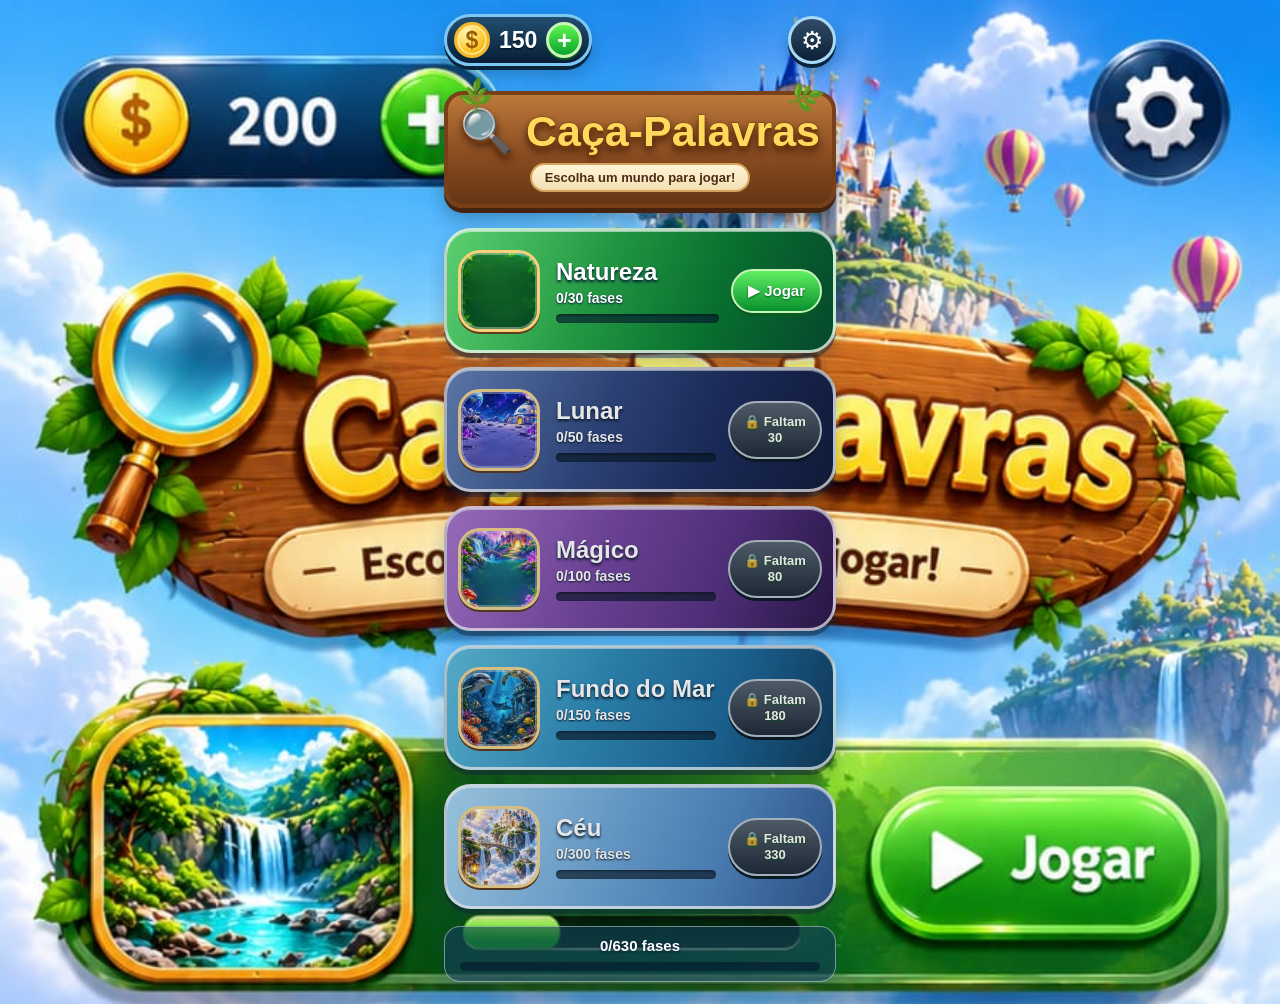
==== commit 0947b8e4: "Update index.html" ====
--- a/index.html
+++ b/index.html
@@ -4,65 +4,297 @@
 <meta charset="utf-8">
 <meta name="viewport" content="width=device-width,initial-scale=1">
 <meta name="theme-color" content="#78bff0">
+
 <title>Caça-Palavras — Aventura dos Mundos</title>
+
 <link rel="stylesheet" href="style.css">
 
 <style>
 *{box-sizing:border-box}
 :root{--wood:#8c4c1e;--gold:#ffd34e;--ink:#2b1b10}
-body{margin:0;min-height:100vh;background:#1b4d26;font-family:"Trebuchet MS",Arial,sans-serif;color:#fff}
+
+body{
+  margin:0;
+  min-height:100vh;
+  background:radial-gradient(circle at top,#3f8a52,#102b1c 75%);
+  font-family:"Trebuchet MS",Arial,sans-serif;
+  color:#fff
+}
+
 button{font:inherit;cursor:pointer}
 .screen{min-height:100vh}
 .hidden{display:none!important}
 
 /* MENU */
-.home-screen{display:grid;place-items:center;padding:8px}
+body{background:#1b4d26}
+
+.home-screen{
+  display:grid;
+  place-items:center;
+  padding:8px
+}
 
 /* JOGO */
-.game-screen{padding:20px 14px 40px;background:linear-gradient(#174e2d,#0d2c1c)}
-.game-header{max-width:620px;margin:0 auto 16px;display:flex;align-items:center;justify-content:space-between;gap:12px}
-.game-header h1{margin:2px 0;font-size:clamp(24px,5vw,34px);text-shadow:2px 3px #4b2811}
-.eyebrow{font-size:12px;letter-spacing:2px;color:#ffe08a;font-weight:900;margin:0}
-.wood-button,.primary-button,.secondary-button,.action-button{border:2px solid #f2c16b;border-radius:14px;padding:11px 15px;font-weight:900;box-shadow:0 4px 0 #572d12;color:#fff}
-.wood-button{background:linear-gradient(#a7652c,#653414)}
-.game-content{max-width:620px;margin:auto;background:linear-gradient(145deg,#fff1c8,#e4c17b);border:7px solid #75401c;border-radius:25px;padding:18px;color:var(--ink);box-shadow:0 10px 0 #3c2618,0 18px 30px #0005}
-.level-meta{display:flex;justify-content:space-between;font-weight:900;color:#603715}
-.progress-track{height:10px;border-radius:20px;background:#c9aa76;margin:10px 0 15px;overflow:hidden}
-.progress-track div{height:100%;width:0;background:linear-gradient(90deg,#6fe34b,#0c9a37);transition:width .2s}
-.instruction{text-align:center;font-weight:700;margin:10px 0 14px}
-.word-list{display:flex;justify-content:center;gap:7px;flex-wrap:wrap;margin-bottom:14px}
-.word-chip{padding:6px 9px;border-radius:9px;background:#f8df9c;border:2px solid #b57b35;font-size:13px;font-weight:900}
-.word-chip.found{background:#b6e8a2;color:#245522;text-decoration:line-through;border-color:#4c9d3d}
-.letter-grid{display:grid;grid-template-columns:repeat(10,minmax(0,1fr));gap:4px;max-width:500px;margin:0 auto;touch-action:none;user-select:none;-webkit-user-select:none}
-.cell{aspect-ratio:1;border:1px solid #bd965c;border-radius:7px;background:linear-gradient(#fff9e9,#f2d9a6);display:grid;place-items:center;font-weight:900;font-size:clamp(13px,3.6vw,22px);color:#4b2b14;box-shadow:0 2px 0 #c29a5b;padding:0}
-.cell.hint{background:#9bd3ff;border-color:#2d79b8}
-.cell.found{background:#a8e18a;color:#174c23;border-color:#4b9a39}
-.cell.selected{background:#ffe15c;border-color:#d68a16;transform:scale(.94)}
-.game-actions{display:flex;gap:10px;margin-top:18px}
-.action-button{flex:1;background:linear-gradient(#3b8fd0,#15527f);font-size:15px}
-.skip-button{background:linear-gradient(#a66a34,#673612)}
-.action-button small{display:block;font-size:10px;font-weight:600;opacity:.9;margin-top:3px}
-.message{text-align:center;min-height:20px;font-weight:800;color:#275a25;margin:12px 0 0}
+.game-screen{
+  padding:20px 14px 40px;
+  background:linear-gradient(#174e2d,#0d2c1c)
+}
+
+.game-header{
+  max-width:620px;
+  margin:0 auto 16px;
+  display:flex;
+  align-items:center;
+  justify-content:space-between;
+  gap:12px
+}
+
+.game-header h1{
+  margin:2px 0;
+  font-size:clamp(24px,5vw,34px);
+  text-shadow:2px 3px #4b2811
+}
+
+.eyebrow{
+  font-size:12px;
+  letter-spacing:2px;
+  color:#ffe08a;
+  font-weight:900;
+  margin:0
+}
+
+.wood-button,.primary-button,.secondary-button,.action-button{
+  border:2px solid #f2c16b;
+  border-radius:14px;
+  padding:11px 15px;
+  font-weight:900;
+  box-shadow:0 4px 0 #572d12;
+  color:#fff
+}
+
+.wood-button{
+  background:linear-gradient(#a7652c,#653414)
+}
+
+.game-content{
+  max-width:620px;
+  margin:auto;
+  background:linear-gradient(145deg,#fff1c8,#e4c17b);
+  border:7px solid #75401c;
+  border-radius:25px;
+  padding:18px;
+  color:var(--ink);
+  box-shadow:0 10px 0 #3c2618,0 18px 30px #0005
+}
+
+.level-meta{
+  display:flex;
+  justify-content:space-between;
+  font-weight:900;
+  color:#603715
+}
+
+.progress-track{
+  height:10px;
+  border-radius:20px;
+  background:#c9aa76;
+  margin:10px 0 15px;
+  overflow:hidden
+}
+
+.progress-track div{
+  height:100%;
+  width:0;
+  background:linear-gradient(90deg,#6fe34b,#0c9a37);
+  transition:width .2s
+}
+
+.instruction{
+  text-align:center;
+  font-weight:700;
+  margin:10px 0 14px
+}
+
+.word-list{
+  display:flex;
+  justify-content:center;
+  gap:7px;
+  flex-wrap:wrap;
+  margin-bottom:14px
+}
+
+.word-chip{
+  padding:6px 9px;
+  border-radius:9px;
+  background:#f8df9c;
+  border:2px solid #b57b35;
+  font-size:13px;
+  font-weight:900
+}
+
+.word-chip.found{
+  background:#b6e8a2;
+  color:#245522;
+  text-decoration:line-through;
+  border-color:#4c9d3d
+}
+
+.letter-grid{
+  display:grid;
+  grid-template-columns:repeat(10,minmax(0,1fr));
+  gap:4px;
+  max-width:500px;
+  margin:0 auto;
+  touch-action:none;
+  user-select:none;
+  -webkit-user-select:none
+}
+
+.cell{
+  aspect-ratio:1;
+  border:1px solid #bd965c;
+  border-radius:7px;
+  background:linear-gradient(#fff9e9,#f2d9a6);
+  display:grid;
+  place-items:center;
+  font-weight:900;
+  font-size:clamp(13px,3.6vw,22px);
+  color:#4b2b14;
+  box-shadow:0 2px 0 #c29a5b;
+  padding:0
+}
+
+.cell.hint{
+  background:#9bd3ff;
+  border-color:#2d79b8
+}
+
+.cell.found{
+  background:#a8e18a;
+  color:#174c23;
+  border-color:#4b9a39
+}
+
+.cell.selected{
+  background:#ffe15c;
+  border-color:#d68a16;
+  transform:scale(.94)
+}
+
+.game-actions{
+  display:flex;
+  gap:10px;
+  margin-top:18px
+}
+
+.action-button{
+  flex:1;
+  background:linear-gradient(#3b8fd0,#15527f);
+  font-size:15px
+}
+
+.skip-button{
+  background:linear-gradient(#a66a34,#673612)
+}
+
+.action-button small{
+  display:block;
+  font-size:10px;
+  font-weight:600;
+  opacity:.9;
+  margin-top:3px
+}
+
+.message{
+  text-align:center;
+  min-height:20px;
+  font-weight:800;
+  color:#275a25;
+  margin:12px 0 0
+}
 
 /* FASE CONCLUÍDA */
-.complete-screen{display:grid;place-items:center;padding:20px;background:radial-gradient(circle,#3e8c48,#0c2a1a)}
-.complete-card{width:min(100%,420px);padding:35px 24px;text-align:center;border:7px solid #80491f;border-radius:28px;background:linear-gradient(#fff0c5,#dfb66c);color:#48270f;box-shadow:0 15px 0 #43240f}
+.complete-screen{
+  display:grid;
+  place-items:center;
+  padding:20px;
+  background:radial-gradient(circle,#3e8c48,#0c2a1a)
+}
+
+.complete-card{
+  width:min(100%,420px);
+  padding:35px 24px;
+  text-align:center;
+  border:7px solid #80491f;
+  border-radius:28px;
+  background:linear-gradient(#fff0c5,#dfb66c);
+  color:#48270f;
+  box-shadow:0 15px 0 #43240f
+}
+
 .trophy{font-size:65px}
-.complete-card h2{font-size:38px;margin:8px}
-.reward{font-size:24px;font-weight:900;color:#08732c;margin:22px}
-.primary-button{width:100%;background:linear-gradient(#4edc55,#087b2b);font-size:18px;margin:5px 0}
-.secondary-button{width:100%;background:linear-gradient(#a66a34,#673612);margin:5px 0}
+
+.complete-card h2{
+  font-size:38px;
+  margin:8px
+}
+
+.reward{
+  font-size:24px;
+  font-weight:900;
+  color:#08732c;
+  margin:22px
+}
+
+.primary-button{
+  width:100%;
+  background:linear-gradient(#4edc55,#087b2b);
+  font-size:18px;
+  margin:5px 0
+}
+
+.secondary-button{
+  width:100%;
+  background:linear-gradient(#a66a34,#673612);
+  margin:5px 0
+}
 
 /* AVISOS */
-dialog{border:5px solid #8b4d20;border-radius:20px;max-width:min(90vw,390px);padding:0;background:#ffedc2;color:#45260f;box-shadow:0 20px 70px #0009}
+dialog{
+  border:5px solid #8b4d20;
+  border-radius:20px;
+  max-width:min(90vw,390px);
+  padding:0;
+  background:#ffedc2;
+  color:#45260f;
+  box-shadow:0 20px 70px #0009
+}
+
 dialog::backdrop{background:#0009}
-.dialog-inner{padding:26px;text-align:center}
+
+.dialog-inner{
+  padding:26px;
+  text-align:center
+}
+
 .dialog-inner h2{margin-top:4px}
-.dialog-close{float:right;border:0;background:transparent;font-size:28px;color:#633}
+
+.dialog-close{
+  float:right;
+  border:0;
+  background:transparent;
+  font-size:28px;
+  color:#633
+}
+
 .dialog-inner .primary-button{margin-top:15px}
 
 @media(max-width:600px){
-  .game-content{padding:13px 9px;border-width:5px}
+  .game-content{
+    padding:13px 9px;
+    border-width:5px
+  }
+
   .game-actions{flex-direction:column}
   .word-chip{font-size:12px}
   .cell{border-radius:4px}
@@ -74,54 +306,103 @@
 
 <main id="app">
 
-  <!-- MENU PRINCIPAL (montado pelo menu-novo.js) -->
-  <section id="homeScreen" class="screen home-screen" aria-label="Menu principal"></section>
+  <!-- NOVO MENU PREMIUM -->
+  <section
+    id="homeScreen"
+    class="screen home-screen"
+    aria-label="Menu principal">
+  </section>
 
   <!-- TELA DO JOGO -->
   <section id="gameScreen" class="screen game-screen hidden">
 
     <header class="game-header">
-      <button class="wood-button" id="backButton">← Mundos</button>
+
+      <button class="wood-button" id="backButton">
+        ← Mundos
+      </button>
+
       <div>
-        <p class="eyebrow" id="worldEyebrow">MUNDO NATUREZA</p>
+        <p class="eyebrow" id="worldEyebrow">
+          MUNDO NATUREZA
+        </p>
         <h1 id="levelTitle">Fase 1</h1>
       </div>
-      <div class="coin-pill">🪙 <strong id="gameCoins">150</strong></div>
+
+      <div class="coin-pill">
+        🪙 <strong id="gameCoins">150</strong>
+      </div>
+
     </header>
 
     <div class="game-content">
+
       <div class="level-meta">
         <span id="levelCounter">Fase 1 de 30</span>
         <span id="foundCounter">0/5 palavras</span>
       </div>
 
-      <div class="progress-track"><div id="levelProgress"></div></div>
-
-      <p class="instruction">Encontre as palavras escondidas. Arraste o dedo sobre as letras em linha reta!</p>
+      <div class="progress-track">
+        <div id="levelProgress"></div>
+      </div>
+
+      <p class="instruction">
+        Encontre as palavras escondidas.
+        Arraste o dedo sobre as letras em linha reta!
+      </p>
 
       <div id="wordList" class="word-list"></div>
 
-      <div id="letterGrid" class="letter-grid" aria-label="Tabuleiro de caça-palavras"></div>
+      <div
+        id="letterGrid"
+        class="letter-grid"
+        aria-label="Tabuleiro de caça-palavras">
+      </div>
 
       <div class="game-actions">
-        <button class="action-button" id="hintButton">💡 Dica<small>500 🪙</small></button>
-        <button class="action-button skip-button" id="skipButton">⏭ Pular fase<small>500 🪙</small></button>
+
+        <button class="action-button" id="hintButton">
+          💡 Dica
+          <small>500 🪙</small>
+        </button>
+
+        <button class="action-button skip-button" id="skipButton">
+          ⏭ Pular fase
+          <small>500 🪙</small>
+        </button>
+
       </div>
 
       <p id="message" class="message" role="status"></p>
+
     </div>
   </section>
 
   <!-- FASE CONCLUÍDA -->
   <section id="completeScreen" class="screen complete-screen hidden">
+
     <div class="complete-card">
+
       <div class="trophy">🏆</div>
-      <p class="eyebrow" style="color:#8c4c1e">FASE CONCLUÍDA!</p>
+
+      <p class="eyebrow" style="color:#8c4c1e">
+        FASE CONCLUÍDA!
+      </p>
+
       <h2>Muito bem!</h2>
+
       <p>Você encontrou todas as palavras.</p>
+
       <div class="reward">🪙 +50 moedas</div>
-      <button class="primary-button" id="nextButton">Próxima fase</button>
-      <button class="secondary-button" id="completeHomeButton">Voltar aos mundos</button>
+
+      <button class="primary-button" id="nextButton">
+        Próxima fase
+      </button>
+
+      <button class="secondary-button" id="completeHomeButton">
+        Voltar aos mundos
+      </button>
+
     </div>
   </section>
 
@@ -129,16 +410,31 @@
 
 <!-- DIÁLOGOS -->
 <dialog id="noticeDialog">
+
   <div class="dialog-inner">
-    <button class="dialog-close" id="closeDialog" aria-label="Fechar">×</button>
+
+    <button
+      class="dialog-close"
+      id="closeDialog"
+      aria-label="Fechar">
+      ×
+    </button>
+
     <h2 id="dialogTitle">Aviso</h2>
+
     <p id="dialogText"></p>
-    <button class="primary-button" id="dialogOk">Entendi</button>
+
+    <button class="primary-button" id="dialogOk">
+      Entendi
+    </button>
+
   </div>
 </dialog>
 
 <script>
-const toList = s => s.split(",").map(x => x.trim().toUpperCase().replaceAll(" ", ""));
+const toList = s => s.split(",").map(x =>
+  x.trim().toUpperCase().replaceAll(" ", "")
+);
 
 const WORLDS = {
 
@@ -191,16 +487,29 @@
 
 const ORDER = ["natureza","lunar","magico","mar","ceu"];
 const TOTAL_PHASES = 630;
+
+// MODO DE TESTE: true libera todos os mundos sem apagar o progresso.
+// Quando terminar de testar, troque para false.
+window.TESTE_LIBERADO = true;
 const STORAGE = "cacaPalavrasSaveV2";
 const N = 10;
 
-const DIRS = [[0,1],[1,0],[1,1],[-1,1],[0,-1],[-1,0],[1,-1],[-1,-1]];
+const DIRS = [
+  [0,1],[1,0],[1,1],[-1,1],
+  [0,-1],[-1,0],[1,-1],[-1,-1]
+];
 
 const $ = id => document.getElementById(id);
 
 const defaultState = () => ({
   coins:150,
-  levels:{natureza:1,lunar:1,magico:1,mar:1,ceu:1},
+  levels:{
+    natureza:1,
+    lunar:1,
+    magico:1,
+    mar:1,
+    ceu:1
+  },
   completed:{},
   used:{}
 });
@@ -212,6 +521,7 @@
       return Object.assign(defaultState(),s);
     }
   }catch(e){}
+
   return defaultState();
 }
 
@@ -231,6 +541,7 @@
   try{
     localStorage.setItem(STORAGE,JSON.stringify(state));
   }catch(e){}
+
   updateHud();
 }
 
@@ -245,27 +556,73 @@
 }
 
 function updateHud(){
-  const hc = $("homeCoins"), gc = $("gameCoins"), hp = $("homeProgress");
-  if(hc) hc.textContent = state.coins;
-  if(gc) gc.textContent = state.coins;
-  if(hp) hp.textContent = `${totalDone()}/${TOTAL_PHASES} fases`;
+  const homeCoins = $("homeCoins");
+  const gameCoins = $("gameCoins");
+  const homeProgress = $("homeProgress");
+
+  if(homeCoins) homeCoins.textContent = state.coins;
+  if(gameCoins) gameCoins.textContent = state.coins;
+
+  if(homeProgress){
+    homeProgress.textContent = `${totalDone()}/${TOTAL_PHASES} fases`;
+  }
+
   renderWorlds();
 }
 
-/* Os cartões dos mundos são desenhados pelo menu-novo.js */
-function renderWorlds(){}
+function renderWorlds(){
+  const grid = $("worldGrid");
+  if(!grid) return;
+
+  grid.innerHTML = "";
+
+  ORDER.forEach(key => {
+    const w = WORLDS[key];
+    const locked = !window.TESTE_LIBERADO && totalDone() < w.start;
+
+    const b = document.createElement("button");
+
+    b.className = `mn-card w-${key}` + (locked ? " locked" : "");
+    b.type = "button";
+
+    b.onclick = () => openWorld(key);
+
+    b.innerHTML = `
+      <div class="mn-art">${w.emoji}</div>
+      <div class="mn-info">
+        <strong>${w.name}</strong>
+        <small>${worldDone(key)}/${w.phases} fases</small>
+        <div class="mn-bar"><i></i></div>
+      </div>
+      <span class="mn-go">${locked ? "🔒 Bloqueado" : "▶ Jogar"}</span>
+    `;
+
+    b.querySelector(".mn-bar i").style.width =
+      `${Math.min(100,worldDone(key)/w.phases*100)}%`;
+
+    grid.appendChild(b);
+  });
+
+  const totalBar = $("homeTotalBar");
+
+  if(totalBar){
+    totalBar.style.width =
+      `${Math.min(100,totalDone()/TOTAL_PHASES*100)}%`;
+  }
+}
 
 function show(id){
   ["homeScreen","gameScreen","completeScreen"].forEach(x => {
     $(x).classList.toggle("hidden",x !== id);
   });
+
   window.scrollTo(0,0);
 }
 
 function openWorld(key){
   const w = WORLDS[key];
 
-  if(totalDone() < w.start){
+  if(!window.TESTE_LIBERADO && totalDone() < w.start){
     notice(
       "Mundo bloqueado",
       `Complete ${w.start-totalDone()} fase(s) a mais nos mundos anteriores para desbloquear o Mundo ${w.name}.`
@@ -274,7 +631,12 @@
   }
 
   currentWorld = key;
-  currentLevel = Math.min(state.levels[key] || 1,w.phases);
+  currentLevel = window.TESTE_LIBERADO
+    ? 1
+    : Math.min(state.levels[key] || 1, w.phases);
+
+  $("gameScreen").className = "screen game-screen world-" + key;
+  $("completeScreen").className = "screen complete-screen hidden world-" + key;
 
   newLevel();
   show("gameScreen");
@@ -295,7 +657,9 @@
 
   state.used[currentWorld] = state.used[currentWorld] || [];
 
-  let available = pool.filter(w => !state.used[currentWorld].includes(w));
+  let available = pool.filter(
+    w => !state.used[currentWorld].includes(w)
+  );
 
   if(available.length < 5){
     state.used[currentWorld] = [];
@@ -315,13 +679,18 @@
 }
 
 function tryBoard(words){
-  const g = Array.from({length:N},() => Array(N).fill(""));
+  const g = Array.from(
+    {length:N},
+    () => Array(N).fill("")
+  );
 
   for(const word of [...words].sort((a,b) => b.length-a.length)){
     let placed = false;
 
     for(let t=0;t<300 && !placed;t++){
-      const [dr,dc] = DIRS[Math.floor(Math.random()*DIRS.length)];
+      const [dr,dc] = DIRS[
+        Math.floor(Math.random()*DIRS.length)
+      ];
 
       const r = Math.floor(Math.random()*N);
       const c = Math.floor(Math.random()*N);
@@ -346,6 +715,7 @@
         for(let i=0;i<word.length;i++){
           g[r+dr*i][c+dc*i] = word[i];
         }
+
         placed = true;
       }
     }
@@ -372,7 +742,9 @@
   for(let r=0;r<N;r++){
     for(let c=0;c<N;c++){
       if(!g[r][c]){
-        g[r][c] = letters[Math.floor(Math.random()*letters.length)];
+        g[r][c] = letters[
+          Math.floor(Math.random()*letters.length)
+        ];
       }
     }
   }
@@ -388,10 +760,17 @@
 
   board = makeBoard(currentWords);
 
-  $("worldEyebrow").textContent = "MUNDO " + WORLDS[currentWorld].name.toUpperCase();
+  $("worldEyebrow").textContent =
+    "MUNDO " + WORLDS[currentWorld].name.toUpperCase();
+
   $("levelTitle").textContent = "Fase " + currentLevel;
-  $("levelCounter").textContent = `Fase ${currentLevel} de ${WORLDS[currentWorld].phases}`;
-  $("foundCounter").textContent = `0/${currentWords.length} palavras`;
+
+  $("levelCounter").textContent =
+    `Fase ${currentLevel} de ${WORLDS[currentWorld].phases}`;
+
+  $("foundCounter").textContent =
+    `0/${currentWords.length} palavras`;
+
   $("levelProgress").style.width = "0%";
   $("message").textContent = "";
 
@@ -405,8 +784,12 @@
 
   currentWords.forEach(w => {
     const el = document.createElement("span");
-    el.className = "word-chip" + (found.includes(w) ? " found" : "");
+
+    el.className =
+      "word-chip" + (found.includes(w) ? " found" : "");
+
     el.textContent = w;
+
     $("wordList").append(el);
   });
 }
@@ -423,7 +806,11 @@
       b.textContent = letter;
       b.dataset.r = r;
       b.dataset.c = c;
-      b.setAttribute("aria-label",`linha ${r+1}, coluna ${c+1}, ${letter}`);
+
+      b.setAttribute(
+        "aria-label",
+        `linha ${r+1}, coluna ${c+1}, ${letter}`
+      );
 
       grid.append(b);
     });
@@ -433,13 +820,19 @@
 }
 
 function cellEl(r,c){
-  return document.querySelector(`.cell[data-r="${r}"][data-c="${c}"]`);
+  return document.querySelector(
+    `.cell[data-r="${r}"][data-c="${c}"]`
+  );
 }
 
 function paintAll(){
   document.querySelectorAll(".cell").forEach(el => {
     const key = el.dataset.r + "," + el.dataset.c;
-    el.classList.toggle("found",foundCells.has(key));
+
+    el.classList.toggle(
+      "found",
+      foundCells.has(key)
+    );
   });
 }
 
@@ -450,12 +843,16 @@
 
   selection.forEach(p => {
     const el = cellEl(p.r,p.c);
+
     if(el) el.classList.add("selected");
   });
 }
 
 function coords(el){
-  return {r:+el.dataset.r,c:+el.dataset.c};
+  return {
+    r:+el.dataset.r,
+    c:+el.dataset.c
+  };
 }
 
 function lineCells(a,b){
@@ -478,11 +875,15 @@
 
 function cellAt(e){
   const el = document.elementFromPoint(e.clientX,e.clientY);
-  return el && el.closest ? el.closest(".cell") : null;
+
+  return el && el.closest
+    ? el.closest(".cell")
+    : null;
 }
 
 function startSelect(e){
   const cell = e.target.closest(".cell");
+
   if(!cell) return;
 
   pointerDown = true;
@@ -496,6 +897,7 @@
   if(!pointerDown) return;
 
   const cell = cellAt(e);
+
   if(!cell) return;
 
   const cells = lineCells(selection[0],coords(cell));
@@ -511,7 +913,10 @@
 
   pointerDown = false;
 
-  const word = selection.map(p => board[p.r][p.c]).join("");
+  const word = selection.map(
+    p => board[p.r][p.c]
+  ).join("");
+
   const rev = word.split("").reverse().join("");
 
   const match = currentWords.find(
@@ -525,13 +930,17 @@
       foundCells.add(p.r+","+p.c);
     });
 
-    $("message").textContent = `Muito bem! ${match} encontrada!`;
+    $("message").textContent =
+      `Muito bem! ${match} encontrada!`;
 
     renderWords();
     paintAll();
 
-    $("foundCounter").textContent = `${found.length}/${currentWords.length} palavras`;
-    $("levelProgress").style.width = `${found.length/currentWords.length*100}%`;
+    $("foundCounter").textContent =
+      `${found.length}/${currentWords.length} palavras`;
+
+    $("levelProgress").style.width =
+      `${found.length/currentWords.length*100}%`;
 
     if(found.length===currentWords.length){
       setTimeout(completeLevel,600);
@@ -558,7 +967,10 @@
     state.coins += 50;
   }
 
-  state.levels[currentWorld] = Math.min(currentLevel+1,WORLDS[currentWorld].phases);
+  state.levels[currentWorld] = Math.min(
+    currentLevel+1,
+    WORLDS[currentWorld].phases
+  );
 
   save();
   show("completeScreen");
@@ -566,12 +978,17 @@
 
 function nextLevel(){
   if(currentLevel>=WORLDS[currentWorld].phases){
-    notice("Mundo concluído!","Parabéns! Você terminou todas as fases deste mundo.");
+    notice(
+      "Mundo concluído!",
+      "Parabéns! Você terminou todas as fases deste mundo."
+    );
+
     show("homeScreen");
     return;
   }
 
   currentLevel++;
+
   state.levels[currentWorld] = currentLevel;
 
   newLevel();
@@ -583,8 +1000,11 @@
 function notice(title,msg,okText,action){
   $("dialogTitle").textContent = title;
   $("dialogText").textContent = msg;
+
   $("dialogOk").textContent = okText || "Entendi";
+
   dialogAction = action || null;
+
   $("noticeDialog").showModal();
 }
 
@@ -593,7 +1013,9 @@
 }
 
 function spendOrAd(action){
-  const name = action==="skip" ? "pular esta fase" : "receber uma dica";
+  const name = action==="skip"
+    ? "pular esta fase"
+    : "receber uma dica";
 
   if(state.coins>=500){
 
@@ -630,12 +1052,18 @@
 
   if(currentLevel>=WORLDS[currentWorld].phases){
     save();
-    notice("Mundo concluído!","Parabéns! Você terminou todas as fases deste mundo.");
+
+    notice(
+      "Mundo concluído!",
+      "Parabéns! Você terminou todas as fases deste mundo."
+    );
+
     show("homeScreen");
     return;
   }
 
   currentLevel++;
+
   state.levels[currentWorld] = currentLevel;
 
   newLevel();
@@ -652,8 +1080,13 @@
 
         if(er<0 || er>=N || ec<0 || ec>=N) continue;
 
-        if(Array.from(word).every((ch,i)=>board[r+dr*i][c+dc*i]===ch)){
-          return [{r,c},{r:er,c:ec}];
+        if(Array.from(word).every(
+          (ch,i)=>board[r+dr*i][c+dc*i]===ch
+        )){
+          return [
+            {r,c},
+            {r:er,c:ec}
+          ];
         }
       }
     }
@@ -663,7 +1096,9 @@
 }
 
 function giveHint(){
-  const remaining = currentWords.filter(w=>!found.includes(w));
+  const remaining = currentWords.filter(
+    w=>!found.includes(w)
+  );
 
   if(!remaining.length) return;
 
@@ -676,10 +1111,12 @@
 
   cells.forEach(p=>{
     const el = cellEl(p.r,p.c);
+
     if(el) el.classList.add("hint");
   });
 
-  $("message").textContent = `Dica: a palavra ${target} está destacada em azul.`;
+  $("message").textContent =
+    `Dica: a palavra ${target} está destacada em azul.`;
 
   setTimeout(()=>{
     document.querySelectorAll(".cell.hint").forEach(x=>{
@@ -710,8 +1147,13 @@
 
 $("nextButton").onclick = nextLevel;
 
-$("hintButton").onclick = ()=>{ spendOrAd("hint"); };
-$("skipButton").onclick = ()=>{ spendOrAd("skip"); };
+$("hintButton").onclick = ()=>{
+  spendOrAd("hint");
+};
+
+$("skipButton").onclick = ()=>{
+  spendOrAd("skip");
+};
 
 $("closeDialog").onclick = closeNotice;
 
@@ -724,10 +1166,10 @@
   if(a) a();
 };
 
-/* Loja, configurações, menu e tela de mundos: ver menu-novo.js */
+updateHud();
 </script>
 
-<!-- CARREGA O MENU DEPOIS DA LÓGICA DO JOGO -->
+<!-- CARREGA O NOVO MENU DEPOIS DA LÓGICA ORIGINAL -->
 <script src="menu-novo.js"></script>
 
 </body>
--- a/style.css
+++ b/style.css
@@ -2,7 +2,7 @@
 
 #homeScreen {
   padding: 0 !important;
-  background: #78bff0 !important;
+  background: #78bff0 url("principal.png") center top / cover no-repeat !important;
 }
 
 .mn-scene {
@@ -10,73 +10,12 @@
   min-height: 100vh;
   overflow: hidden;
   padding: max(14px,env(safe-area-inset-top)) 14px max(22px,env(safe-area-inset-bottom));
-  background:
-    radial-gradient(ellipse at 50% 17%,rgba(255,255,255,.65) 0 5%,transparent 22%),
-    radial-gradient(ellipse at 8% 36%,rgba(255,255,255,.9) 0 4%,transparent 18%),
-    radial-gradient(ellipse at 95% 48%,rgba(255,255,255,.8) 0 5%,transparent 20%),
-    linear-gradient(180deg,#39a8f4 0%,#9cdbfa 43%,#d9f0ff 75%,#83c7e7 100%);
-}
-
-.mn-scene:before,
-.mn-scene:after {
-  content: "";
-  position: absolute;
-  pointer-events: none;
-  z-index: 0;
-  background: rgba(255,255,255,.88);
-  filter: blur(2px);
-  border-radius: 100px;
-}
-
-.mn-scene:before {
-  width: 190px;
-  height: 42px;
-  left: -55px;
-  top: 18%;
-}
-
-.mn-scene:after {
-  width: 220px;
-  height: 48px;
-  right: -75px;
-  top: 37%;
-}
-
-.mn-cloud {
-  position: absolute;
-  width: 140px;
-  height: 35px;
-  border-radius: 50px;
-  background: #fff;
-  opacity: .82;
-  filter: blur(1px);
-  z-index: 0;
-}
-
-.mn-cloud:before,
-.mn-cloud:after {
-  content: "";
-  position: absolute;
-  border-radius: 50%;
-  background: #fff;
-}
-
-.mn-cloud:before {
-  width: 58px;
-  height: 58px;
-  left: 22px;
-  top: -28px;
-}
-
-.mn-cloud:after {
-  width: 48px;
-  height: 48px;
-  left: 76px;
-  top: -18px;
-}
-
-.mn-c1 { left: 5%; top: 28%; }
-.mn-c2 { right: 4%; top: 11%; transform: scale(.8); }
+  background: transparent;
+}
+
+/* Se a principal.png JÁ tiver o título desenhado, tire o comentário abaixo:
+.mn-sign { visibility: hidden; }
+*/
 
 .mn-wrap {
   position: relative;
@@ -86,6 +25,8 @@
 }
 
 .mn-top {
+  position: relative;
+  z-index: 5;
   display: flex;
   justify-content: space-between;
   align-items: center;
@@ -117,11 +58,13 @@
   box-shadow: inset 0 0 0 2px #ffe98a;
 }
 
+/* CORRIGIDO: sombra sem desfoque, para o número não ficar borrado */
 .mn-coins strong {
   min-width: 38px;
   text-align: center;
   font-size: 23px;
-  text-shadow: 0 2px 3px #0008;
+  color: #fff;
+  text-shadow: 0 2px 0 #00000066;
 }
 
 .mn-plus {
@@ -136,6 +79,7 @@
   line-height: 1;
   padding: 0;
   box-shadow: 0 2px 0 #075b20;
+  touch-action: manipulation;
 }
 
 .mn-gear {
@@ -148,6 +92,7 @@
   box-shadow: 0 4px 0 #09243b,0 7px 14px #123c5c66;
   padding: 0;
   color: #fff;
+  touch-action: manipulation;
 }
 
 .mn-sign {
@@ -168,6 +113,7 @@
   position: absolute;
   font-size: 25px;
   top: -13px;
+  pointer-events: none;
 }
 
 .mn-sign:before {
@@ -246,10 +192,7 @@
   width: 82px;
   height: 82px;
   border-radius: 22px;
-  display: grid;
-  place-items: center;
-  font-size: 48px;
-  background: linear-gradient(145deg,#ffffff55,#ffffff12);
+  background: #234 center / cover no-repeat;
   border: 3px solid #f7d17a;
   box-shadow: 0 2px 0 #613b1c,inset 0 0 0 2px #ffffff55;
 }
@@ -410,7 +353,6 @@
   .mn-art {
     width: 68px;
     height: 68px;
-    font-size: 39px;
     border-radius: 18px;
   }
 
@@ -439,3 +381,12 @@
 .game-content {
   box-shadow: 0 10px 0 #513018,0 18px 30px #0005;
 }
+
+.coin-pill {
+  padding: 6px 12px;
+  border-radius: 30px;
+  background: linear-gradient(180deg,#214e70,#071e35);
+  border: 2px solid #7dc7f4;
+  font-weight: 900;
+  white-space: nowrap;
+}
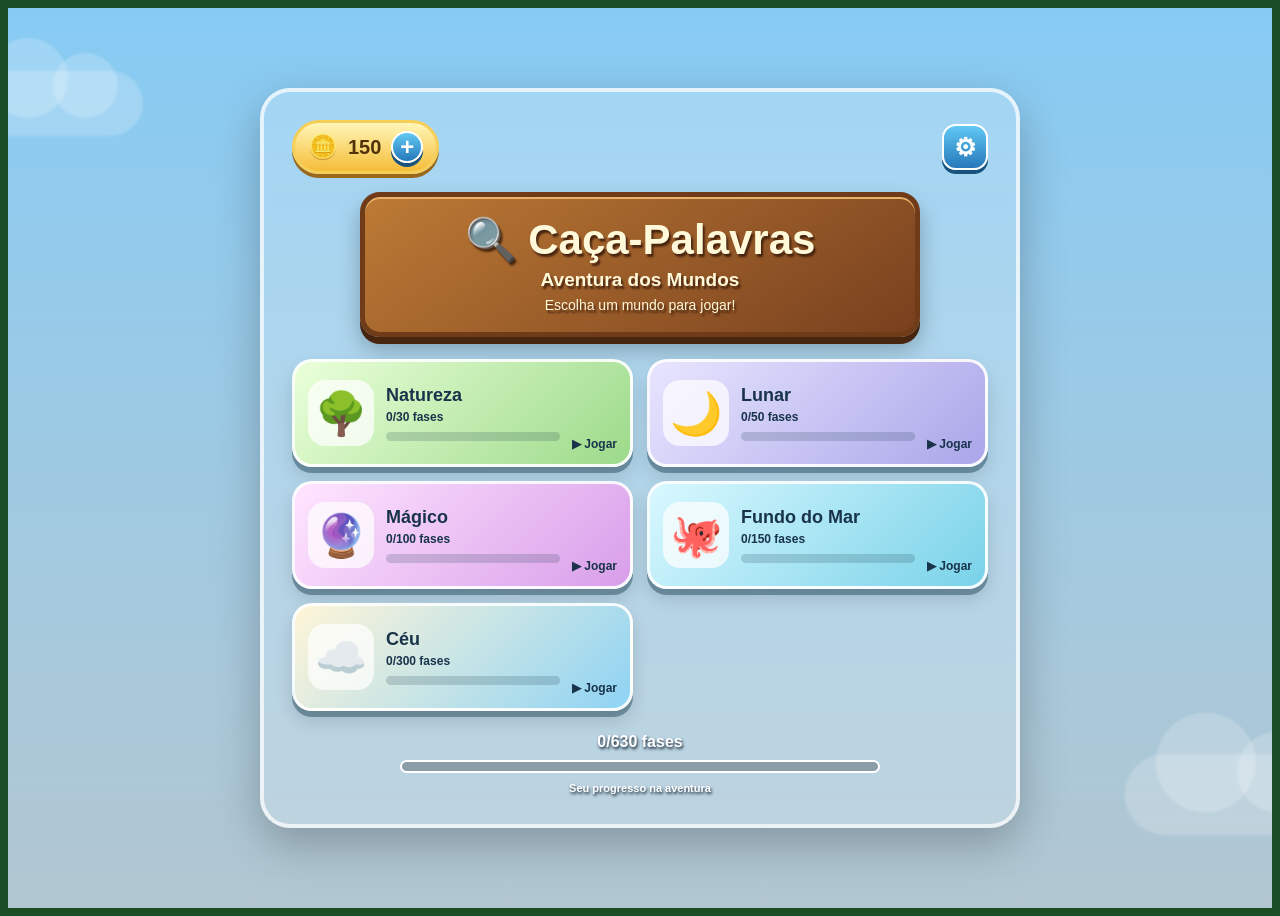
==== commit c86962bd: "Update index.html" ====
--- a/index.html
+++ b/index.html
@@ -7,7 +7,7 @@
 
 <title>Caça-Palavras — Aventura dos Mundos</title>
 
-<link rel="stylesheet" href="style.css">
+<link rel="stylesheet" href="style.css?v=2">
 
 <style>
 *{box-sizing:border-box}
--- a/style.css
+++ b/style.css
@@ -1,392 +1,329 @@
 /* MENU PREMIUM — CAÇA-PALAVRAS */
-
-#homeScreen {
-  padding: 0 !important;
-  background: #78bff0 url("principal.png") center top / cover no-repeat !important;
+* { box-sizing: border-box; }
+
+body {
+  margin: 0;
+  font-family: "Trebuchet MS", Arial, sans-serif;
 }
 
 .mn-scene {
   position: relative;
+  display: flex;
+  align-items: center;
+  justify-content: center;
+  width: 100%;
   min-height: 100vh;
   overflow: hidden;
-  padding: max(14px,env(safe-area-inset-top)) 14px max(22px,env(safe-area-inset-bottom));
-  background: transparent;
-}
-
-/* Se a principal.png JÁ tiver o título desenhado, tire o comentário abaixo:
-.mn-sign { visibility: hidden; }
-*/
+  padding: 22px 14px;
+  background:
+    linear-gradient(180deg, rgba(13,45,80,.15), rgba(12,44,65,.42)),
+    linear-gradient(145deg, #78bff0, #d9f2ff);
+}
+
+.mn-scene::before {
+  content: "";
+  position: absolute;
+  inset: 0;
+  background: linear-gradient(180deg, rgba(255,255,255,.10), rgba(0,0,0,.18));
+  pointer-events: none;
+}
 
 .mn-wrap {
   position: relative;
   z-index: 1;
-  width: min(100%,760px);
-  margin: 0 auto;
+  width: min(100%, 760px);
+  padding: clamp(15px, 3vw, 28px);
+  border: 4px solid rgba(255,255,255,.72);
+  border-radius: 30px;
+  background: rgba(235,248,255,.25);
+  box-shadow: 0 16px 45px rgba(0,0,0,.25);
+  backdrop-filter: blur(4px);
 }
 
 .mn-top {
-  position: relative;
-  z-index: 5;
   display: flex;
+  align-items: center;
   justify-content: space-between;
-  align-items: center;
-  gap: 12px;
+  gap: 14px;
+  margin-bottom: 18px;
 }
 
 .mn-coins {
   display: flex;
   align-items: center;
-  gap: 9px;
-  padding: 5px 7px;
-  border-radius: 40px;
-  background: linear-gradient(180deg,#214e70,#071e35);
-  border: 3px solid #7dc7f4;
-  box-shadow: 0 4px 0 #09243b,0 8px 18px #123c5c55;
-}
-
-.mn-coin {
-  width: 36px;
-  height: 36px;
-  border-radius: 50%;
+  gap: 10px;
+  padding: 8px 13px;
+  border: 3px solid #f6cf58;
+  border-radius: 999px;
+  color: #51330b;
+  background: linear-gradient(#fff6b8, #f5bd38);
+  box-shadow: 0 4px 0 #9a681a;
+  font-size: 20px;
+}
+
+.mn-coin { font-size: 24px; }
+.mn-plus, .mn-gear {
   display: grid;
   place-items: center;
-  color: #9b5b00;
-  font-size: 23px;
+  border: 2px solid #fff;
+  color: white;
+  background: linear-gradient(#62c9f4, #2678ba);
+  box-shadow: 0 4px 0 #18527e;
   font-weight: 900;
-  background: radial-gradient(circle at 32% 25%,#fff7bd,#ffc72d 58%,#d68a00);
-  border: 3px solid #f4b62a;
-  box-shadow: inset 0 0 0 2px #ffe98a;
-}
-
-/* CORRIGIDO: sombra sem desfoque, para o número não ficar borrado */
-.mn-coins strong {
-  min-width: 38px;
+}
+.mn-plus {
+  width: 32px;
+  height: 32px;
+  border-radius: 50%;
+  font-size: 24px;
+  line-height: 1;
+}
+.mn-gear {
+  width: 46px;
+  height: 46px;
+  border-radius: 14px;
+  font-size: 25px;
+}
+
+.mn-sign {
+  width: min(100%, 560px);
+  margin: 0 auto 22px;
+  padding: 18px 14px;
   text-align: center;
-  font-size: 23px;
-  color: #fff;
-  text-shadow: 0 2px 0 #00000066;
-}
-
-.mn-plus {
-  width: 36px;
-  height: 36px;
-  border-radius: 50%;
-  border: 3px solid #c9f5b8;
-  background: linear-gradient(#60f34f,#08a52d);
-  color: #fff;
-  font-size: 25px;
-  font-weight: 900;
-  line-height: 1;
-  padding: 0;
-  box-shadow: 0 2px 0 #075b20;
-  touch-action: manipulation;
-}
-
-.mn-gear {
-  width: 48px;
-  height: 48px;
-  border-radius: 50%;
-  border: 3px solid #a8d9f6;
-  background: linear-gradient(#314c67,#0c2036);
-  font-size: 25px;
-  box-shadow: 0 4px 0 #09243b,0 7px 14px #123c5c66;
-  padding: 0;
-  color: #fff;
-  touch-action: manipulation;
-}
-
-.mn-sign {
-  margin: 22px auto 20px;
-  max-width: 570px;
-  text-align: center;
-  padding: 13px 12px 12px;
-  border-radius: 19px;
-  border: 4px solid #784019;
-  background: linear-gradient(180deg,#bd793b,#8a4c21 55%,#653616);
-  box-shadow: 0 5px 0 #45230e,0 10px 18px #173b5666;
-  position: relative;
-}
-
-.mn-sign:before,
-.mn-sign:after {
-  content: "🌿";
-  position: absolute;
-  font-size: 25px;
-  top: -13px;
-  pointer-events: none;
-}
-
-.mn-sign:before {
-  left: 12px;
-  transform: rotate(-35deg);
-}
-
-.mn-sign:after {
-  right: 12px;
-  transform: rotate(35deg);
-}
-
+  color: #fff8d9;
+  border: 5px solid #6f3b19;
+  border-radius: 20px;
+  background: linear-gradient(145deg, #bd7a35, #78401e);
+  box-shadow: inset 0 2px 0 #eab36c, 0 7px 0 #48250f, 0 12px 22px #0004;
+  text-shadow: 2px 3px 2px #48250f;
+}
 .mn-sign h1 {
-  margin: 0;
-  color: #ffd95b;
-  font-size: clamp(29px,7vw,43px);
-  line-height: 1.08;
-  text-shadow: 0 3px 0 #74380d,0 5px 8px #321706;
-  -webkit-text-stroke: 1px #7a3d0c;
-  paint-order: stroke fill;
-}
-
-.mn-sign p {
-  display: inline-block;
-  margin: 9px 0 0;
-  padding: 5px 13px;
-  border-radius: 30px;
-  border: 2px solid #d6a35b;
-  background: linear-gradient(#fff5d9,#f4dfb2);
-  color: #4b2b14;
-  font-weight: 900;
-  font-size: 13px;
-}
+  margin: 0 0 5px;
+  font-size: clamp(27px, 6vw, 42px);
+}
+.mn-sign p { margin: 0 0 5px; font-size: 19px; font-weight: 900; }
+.mn-sign small { font-size: 14px; }
 
 .mn-worlds {
+  display: grid;
+  grid-template-columns: repeat(2, minmax(0, 1fr));
+  gap: 14px;
+}
+
+.mn-card {
   display: flex;
-  flex-direction: column;
-  gap: 12px;
-}
-
-.mn-card {
-  position: relative;
-  display: grid;
-  grid-template-columns: 86px minmax(0,1fr) auto;
   align-items: center;
   gap: 12px;
+  min-height: 108px;
   width: 100%;
-  min-height: 112px;
+  padding: 13px;
   text-align: left;
-  color: #fff;
-  padding: 9px 11px;
-  border-radius: 27px;
-  border: 3px solid rgba(255,255,255,.72);
-  box-shadow: 0 5px 0 rgba(13,39,65,.45),0 9px 18px #153c5a44,inset 0 1px 0 #ffffff88;
-  transition: transform .12s,filter .12s;
-  overflow: hidden;
-  cursor: pointer;
-}
-
-.mn-card:before {
-  content: "";
-  position: absolute;
-  inset: 0;
-  pointer-events: none;
-  background: linear-gradient(115deg,#ffffff22,transparent 40%,#001b3a18);
-}
-
-.mn-card:active {
-  transform: translateY(2px);
-  box-shadow: 0 2px 0 #12334d;
-}
-
+  border: 3px solid rgba(255,255,255,.9);
+  border-radius: 20px;
+  color: #18334a;
+  background: linear-gradient(135deg, #fff, #d8efff);
+  box-shadow: 0 6px 0 rgba(20,55,75,.42), 0 10px 18px #0002;
+  transition: transform .15s, filter .15s;
+}
+.mn-card:active { transform: translateY(3px); }
+.mn-card.locked { filter: saturate(.75); }
 .mn-art {
-  position: relative;
-  z-index: 1;
-  width: 82px;
-  height: 82px;
-  border-radius: 22px;
-  background: #234 center / cover no-repeat;
-  border: 3px solid #f7d17a;
-  box-shadow: 0 2px 0 #613b1c,inset 0 0 0 2px #ffffff55;
-}
-
-.mn-info {
-  position: relative;
-  z-index: 1;
-  min-width: 0;
-}
-
-.mn-info strong {
-  display: block;
-  font-size: clamp(18px,4.8vw,24px);
-  line-height: 1.1;
-  text-shadow: 0 2px 3px #001b38;
-}
-
-.mn-info small {
-  display: block;
-  font-size: 14px;
-  font-weight: 800;
-  margin: 4px 0 8px;
-  text-shadow: 0 1px 2px #001b38;
-}
-
+  display: grid;
+  place-items: center;
+  flex: 0 0 66px;
+  width: 66px;
+  height: 66px;
+  border-radius: 17px;
+  background: rgba(255,255,255,.72);
+  font-size: 42px;
+}
+.mn-info { flex: 1; min-width: 0; }
+.mn-info strong { display: block; font-size: 18px; }
+.mn-info small { display: block; margin: 4px 0 8px; font-size: 12px; font-weight: 800; }
 .mn-bar {
   height: 9px;
-  max-width: 210px;
+  overflow: hidden;
   border-radius: 20px;
-  background: #061a30a8;
-  overflow: hidden;
-  box-shadow: inset 0 1px 3px #0008;
-}
-
+  background: rgba(20,50,70,.18);
+}
 .mn-bar i {
   display: block;
   height: 100%;
+  border-radius: inherit;
+  background: linear-gradient(90deg, #a4ed63, #269c48);
+}
+.mn-go {
+  align-self: flex-end;
+  white-space: nowrap;
+  font-size: 12px;
+  font-weight: 900;
+}
+.w-natureza { background: linear-gradient(135deg, #eaffd9, #9cda8a); }
+.w-lunar { background: linear-gradient(135deg, #e8e5ff, #aaa6e9); }
+.w-magico { background: linear-gradient(135deg, #ffe5ff, #d89ee9); }
+.w-mar { background: linear-gradient(135deg, #d9f8ff, #79d2e8); }
+.w-ceu { background: linear-gradient(135deg, #fff5d8, #8ed3f4); }
+
+.mn-foot {
+  margin-top: 22px;
+  color: white;
+  text-align: center;
+  font-weight: 900;
+  text-shadow: 1px 2px 3px #123;
+}
+.mn-total {
+  width: min(100%, 480px);
+  height: 13px;
+  margin: 9px auto 5px;
+  overflow: hidden;
+  border: 2px solid white;
   border-radius: 20px;
-  background: linear-gradient(90deg,#fff08a,#ffd12d);
-  box-shadow: 0 0 7px #ffdc5a;
-}
-
-.mn-go {
-  position: relative;
-  z-index: 1;
-  min-width: 91px;
-  padding: 11px 12px;
-  border-radius: 30px;
-  text-align: center;
-  white-space: nowrap;
-  font-size: 15px;
-  font-weight: 900;
-  background: linear-gradient(#61ef63,#07902e);
-  border: 2px solid #c9f5b8;
-  box-shadow: 0 3px 0 #075b20;
-  text-shadow: 0 1px 2px #075b20;
-}
-
-.mn-card.locked {
-  filter: saturate(.75) brightness(.9);
-}
-
-.mn-card.locked .mn-go {
-  min-width: 88px;
-  max-width: 94px;
-  white-space: normal;
-  line-height: 1.2;
-  background: linear-gradient(#536477,#1b2d40);
-  border-color: #b2c4d2;
-  box-shadow: 0 3px 0 #071b2c;
-  font-size: 13px;
-}
-
-.w-natureza {
-  background: linear-gradient(110deg,#43c75b,#08712e 70%,#064d2b);
-}
-
-.w-lunar {
-  background: linear-gradient(110deg,#416fc2,#172d70 70%,#101d4a);
-}
-
-.w-magico {
-  background: linear-gradient(110deg,#a45be0,#6330a0 70%,#35165e);
-}
-
-.w-mar {
-  background: linear-gradient(110deg,#27b8e9,#0872b8 70%,#06416f);
-}
-
-.w-ceu {
-  background: linear-gradient(110deg,#8bd3ff,#438fe0 70%,#2860b0);
-}
-
-.mn-foot {
-  margin: 17px auto 0;
-  max-width: 570px;
-  padding: 10px 15px;
-  border-radius: 16px;
-  background: #123b5c9c;
-  border: 1px solid #ffffff70;
-  text-align: center;
-  box-shadow: 0 4px 12px #123b5544;
-}
-
-#homeProgress {
-  font-weight: 900;
-  font-size: 15px;
-  margin-bottom: 8px;
-  text-shadow: 0 1px 3px #001b38;
-}
-
-.mn-total {
-  height: 9px;
-  border-radius: 20px;
-  background: #061a30a8;
-  overflow: hidden;
-}
-
+  background: rgba(0,0,0,.25);
+}
 .mn-total i {
   display: block;
   height: 100%;
-  border-radius: 20px;
-  background: linear-gradient(90deg,#fff08a,#27d45b);
-}
-
-.mn-card:focus-visible,
-.mn-plus:focus-visible,
-.mn-gear:focus-visible {
-  outline: 3px solid #fff;
-  outline-offset: 3px;
-}
-
-@media (min-width:760px) {
-  .mn-wrap { max-width: 760px; }
-  .mn-worlds {
-    display: flex;
-    flex-direction: column;
-    gap: 14px;
-  }
-  .mn-card { min-height: 125px; }
-  .mn-sign { margin-top: 25px; }
-}
-
-@media (max-width:600px) {
-  .game-content { padding: 13px 9px; border-width: 5px; }
-  .game-actions { flex-direction: column; }
-  .word-chip { font-size: 12px; }
-  .cell { border-radius: 4px; }
-}
-
-@media (max-width:370px) {
-  .mn-card {
-    grid-template-columns: 70px minmax(0,1fr) auto;
-    gap: 8px;
-    padding: 8px;
-  }
-
-  .mn-art {
-    width: 68px;
-    height: 68px;
+  border-radius: inherit;
+  background: linear-gradient(90deg, #fff06a, #48df75);
+}
+.mn-foot small { font-size: 11px; }
+
+.mn-cloud {
+  position: absolute;
+  width: 180px;
+  height: 65px;
+  border-radius: 60px;
+  background: rgba(255,255,255,.20);
+  filter: blur(1px);
+}
+.mn-cloud::before, .mn-cloud::after {
+  content: "";
+  position: absolute;
+  bottom: 18px;
+  width: 80px;
+  height: 80px;
+  border-radius: 50%;
+  background: inherit;
+}
+.mn-cloud::before { left: 25px; }
+.mn-cloud::after { right: 25px; width: 65px; height: 65px; }
+.mn-c1 { top: 7%; left: -45px; }
+.mn-c2 { right: -55px; bottom: 9%; transform: scale(1.25); }
+
+#gameScreen.world-natureza, #completeScreen.world-natureza {
+  background-image: linear-gradient(#0005,#0005), url("natureza.png") !important;
+}
+#gameScreen.world-lunar, #completeScreen.world-lunar {
+  background-image: linear-gradient(#0005,#0005), url("lunar.png") !important;
+}
+#gameScreen.world-magico, #completeScreen.world-magico {
+  background-image: linear-gradient(#0005,#0005), url("magico.png") !important;
+}
+#gameScreen.world-mar, #completeScreen.world-mar {
+  background-image: linear-gradient(#0005,#0005), url("fundo-do-mar.png") !important;
+}
+#gameScreen.world-ceu, #completeScreen.world-ceu {
+  background-image: linear-gradient(#0005,#0005), url("ceu.png") !important;
+}
+
+@media (max-width: 560px) {
+  .mn-wrap { padding: 13px; border-radius: 22px; }
+  .mn-worlds { grid-template-columns: 1fr; gap: 11px; }
+  .mn-card { min-height: 88px; padding: 10px; }
+  .mn-art { flex-basis: 56px; width: 56px; height: 56px; font-size: 35px; }
+  .mn-info strong { font-size: 16px; }
+  .mn-go { font-size: 11px; }
+}
+
+
+/* CORREÇÃO: imagens aparecem nas telas das fases, não no menu */
+.mn-scene {
+  background: linear-gradient(180deg, #79c5f3 0%, #d9f2ff 100%) !important;
+}
+
+/* A imagem principal é o fundo padrão da tela de jogo. */
+#gameScreen,
+#completeScreen {
+  background-position: center center !important;
+  background-size: cover !important;
+  background-repeat: no-repeat !important;
+  background-attachment: scroll !important;
+}
+
+#gameScreen {
+  background-image:
+    linear-gradient(rgba(0,0,0,.28), rgba(0,0,0,.28)),
+    url("principal.png") !important;
+}
+#completeScreen {
+  background-image:
+    linear-gradient(rgba(0,0,0,.28), rgba(0,0,0,.28)),
+    url("principal.png") !important;
+}
+
+#gameScreen.world-natureza,
+#completeScreen.world-natureza {
+  background-image: linear-gradient(rgba(0,0,0,.25), rgba(0,0,0,.25)), url("natureza.png") !important;
+}
+#gameScreen.world-lunar,
+#completeScreen.world-lunar {
+  background-image: linear-gradient(rgba(0,0,0,.25), rgba(0,0,0,.25)), url("lunar.png") !important;
+}
+#gameScreen.world-magico,
+#completeScreen.world-magico {
+  background-image: linear-gradient(rgba(0,0,0,.25), rgba(0,0,0,.25)), url("magico.png") !important;
+}
+#gameScreen.world-mar,
+#completeScreen.world-mar {
+  background-image: linear-gradient(rgba(0,0,0,.25), rgba(0,0,0,.25)), url("fundo-do-mar.png") !important;
+}
+#gameScreen.world-ceu,
+#completeScreen.world-ceu {
+  background-image: linear-gradient(rgba(0,0,0,.25), rgba(0,0,0,.25)), url("ceu.png") !important;
+}
+
+/* Deixa o cenário aparecer atrás do painel, sem prejudicar a leitura. */
+.game-content {
+  background: rgba(255, 241, 200, .91) !important;
+  backdrop-filter: blur(3px);
+}
+.complete-card {
+  background: rgba(255, 240, 197, .94) !important;
+}
+
+
+/* AJUSTE: quadro bege menor na tela de jogo */
+#gameScreen { padding: 16px 30px 32px; }
+
+#gameScreen .game-header {
+  max-width: 480px;
+  margin-bottom: 12px;
+}
+
+#gameScreen .game-content {
+  max-width: 480px;
+  padding: 14px;
+  border-width: 5px;
+  border-radius: 22px;
+  box-shadow: 0 7px 0 #3c2618, 0 14px 24px #0005;
+}
+
+#gameScreen .instruction { margin: 8px 0 10px; font-size: 14px; }
+#gameScreen .word-list { gap: 6px; margin-bottom: 10px; }
+#gameScreen .letter-grid { max-width: 460px; gap: 3px; }
+#gameScreen .game-actions { margin-top: 14px; }
+#gameScreen .action-button { min-height: 50px; }
+#gameScreen .message { margin-top: 8px; }
+
+@media (max-width: 600px) {
+  #gameScreen { padding: 14px 30px 28px; }
+
+  #gameScreen .game-content {
+    padding: 10px 8px;
+    border-width: 4px;
     border-radius: 18px;
   }
 
-  .mn-go {
-    min-width: 76px;
-    padding: 9px 8px;
-    font-size: 13px;
-  }
-
-  .mn-card.locked .mn-go {
-    min-width: 72px;
-    font-size: 11px;
-  }
-
-  .mn-info strong { font-size: 17px; }
-  .mn-info small { font-size: 12px; }
-}
-
-/* TELA DO JOGO */
-
-.game-screen {
-  padding: 20px 14px 40px;
-  background: linear-gradient(180deg,#123e68,#071b31) !important;
-}
-
-.game-content {
-  box-shadow: 0 10px 0 #513018,0 18px 30px #0005;
-}
-
-.coin-pill {
-  padding: 6px 12px;
-  border-radius: 30px;
-  background: linear-gradient(180deg,#214e70,#071e35);
-  border: 2px solid #7dc7f4;
-  font-weight: 900;
-  white-space: nowrap;
-}
+  #gameScreen .game-actions { flex-direction: row; gap: 8px; }
+  #gameScreen .action-button { padding: 8px 6px; font-size: 14px; }
+}
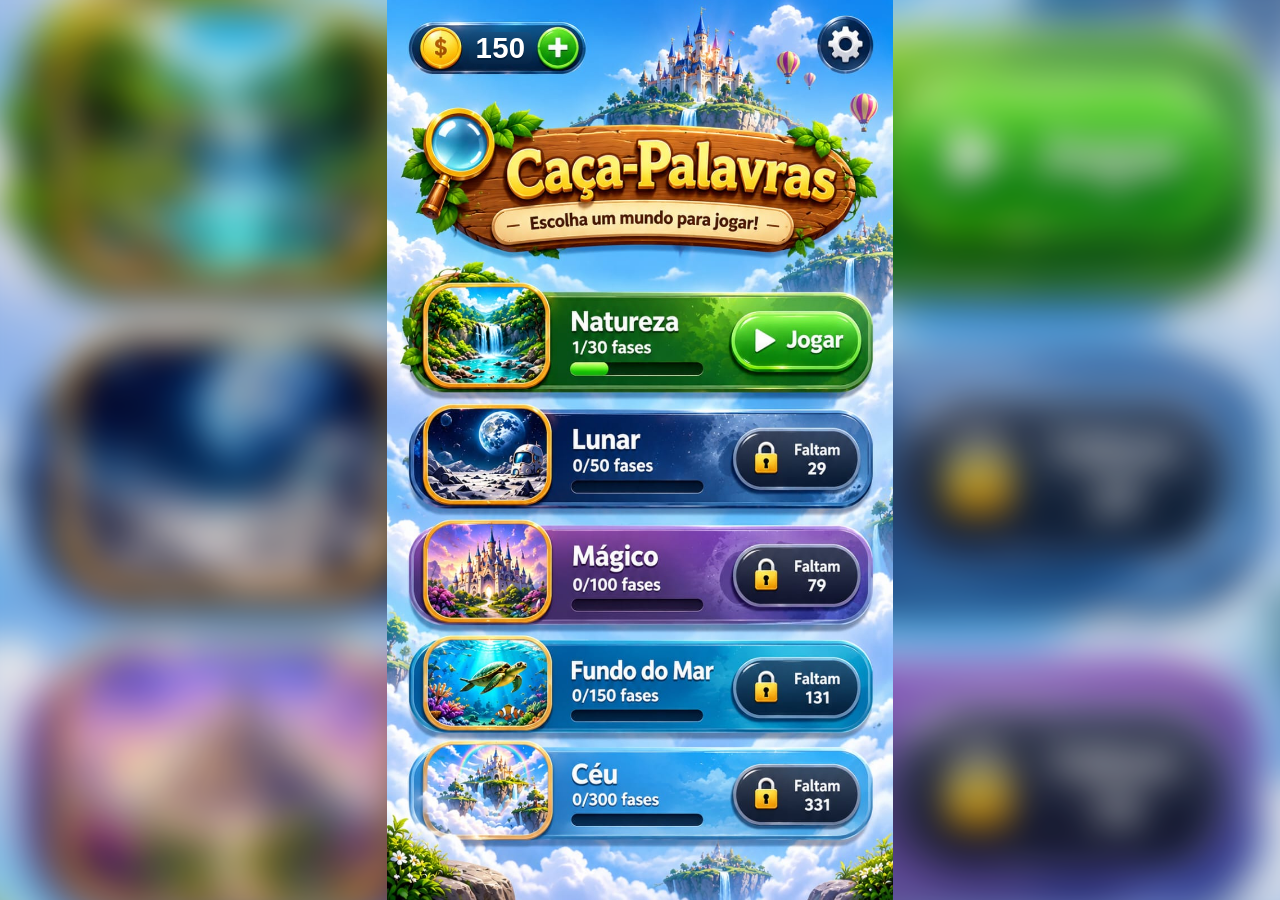
==== commit 626a8432: "Update index.html" ====
--- a/index.html
+++ b/index.html
@@ -289,6 +289,42 @@
 
 .dialog-inner .primary-button{margin-top:15px}
 
+/* ESCOLHA: MOEDAS OU VÍDEO */
+.choice-buttons{display:flex;flex-direction:column;gap:10px;margin-top:16px}
+.choice-buttons .primary-button,
+.choice-buttons .secondary-button{margin:0;font-size:17px}
+.choice-buttons .video-button{background:linear-gradient(#3b8fd0,#15527f)}
+.choice-buttons button:disabled,
+.dialog-inner .primary-button:disabled{
+  filter:grayscale(.85) brightness(.85);
+  opacity:.7;
+  box-shadow:none;
+}
+.video-box{
+  margin:16px 0 4px;
+  padding:26px 12px;
+  border-radius:14px;
+  background:linear-gradient(#1b2b3f,#0b1522);
+  color:#fff;
+  font-weight:900
+}
+.video-box .video-icon{font-size:40px}
+.video-box small{display:block;margin-top:6px;font-weight:600;opacity:.8}
+.video-track{
+  height:10px;
+  margin-top:14px;
+  overflow:hidden;
+  border-radius:10px;
+  background:#0006
+}
+.video-track i{
+  display:block;
+  width:0;
+  height:100%;
+  background:linear-gradient(90deg,#fff08a,#ffc61a);
+  transition:width 1s linear
+}
+
 @media(max-width:600px){
   .game-content{
     padding:13px 9px;
@@ -363,12 +399,12 @@
 
         <button class="action-button" id="hintButton">
           💡 Dica
-          <small>500 🪙</small>
+          <small>500 🪙 ou 🎬 vídeo</small>
         </button>
 
         <button class="action-button skip-button" id="skipButton">
           ⏭ Pular fase
-          <small>500 🪙</small>
+          <small>700 🪙 ou 🎬 vídeo</small>
         </button>
 
       </div>
@@ -426,6 +462,58 @@
 
     <button class="primary-button" id="dialogOk">
       Entendi
+    </button>
+
+  </div>
+</dialog>
+
+<!-- ESCOLHA: MOEDAS OU VÍDEO -->
+<dialog id="choiceDialog">
+  <div class="dialog-inner">
+
+    <button
+      class="dialog-close"
+      id="choiceClose"
+      aria-label="Fechar">
+      ×
+    </button>
+
+    <h2 id="choiceTitle">Dica</h2>
+
+    <p id="choiceText"></p>
+
+    <div class="choice-buttons">
+      <button class="primary-button" id="choicePay"></button>
+      <button class="primary-button video-button" id="choiceVideo">
+        🎬 Assistir vídeo
+      </button>
+    </div>
+
+  </div>
+</dialog>
+
+<!-- VÍDEO PREMIADO -->
+<dialog id="videoDialog">
+  <div class="dialog-inner">
+
+    <button
+      class="dialog-close"
+      id="videoClose"
+      aria-label="Fechar">
+      ×
+    </button>
+
+    <h2>Vídeo premiado</h2>
+
+    <div class="video-box">
+      <div class="video-icon">🎬</div>
+      <div id="videoText">Carregando...</div>
+      <div class="video-track"><i id="videoBar"></i></div>
+      <small>Anúncio de teste</small>
+    </div>
+
+    <button class="primary-button" id="videoReward" disabled>
+      Receber recompensa
     </button>
 
   </div>
@@ -1012,37 +1100,115 @@
   $("noticeDialog").close();
 }
 
+/* CUSTO DAS AJUDAS: moedas ou vídeo */
+const COST = {hint:500, skip:700};
+const VIDEO_SECONDS = 5;
+
+let choiceAction = null;
+let videoTimer = null;
+let videoOnReward = null;
+
+function runAction(action){
+  if(action==="skip"){
+    skipLevel();
+  }else{
+    giveHint();
+  }
+}
+
 function spendOrAd(action){
-  const name = action==="skip"
-    ? "pular esta fase"
-    : "receber uma dica";
-
-  if(state.coins>=500){
-
-    notice(
-      "Usar moedas?",
-      `Deseja gastar 500 moedas para ${name}?`,
-      "Pagar 500 moedas",
-      ()=>{
-        state.coins -= 500;
-        save();
-
-        if(action==="skip"){
-          skipLevel();
-        }else{
-          giveHint();
-        }
-      }
-    );
-
-  }else{
-
-    notice(
-      "Moedas insuficientes",
-      "Você precisa de 500 moedas. A opção de anúncio recompensado ficará disponível quando uma plataforma de anúncios for conectada."
-    );
-
-  }
+  const cost = COST[action];
+  const enough = state.coins >= cost;
+
+  choiceAction = action;
+
+  $("choiceTitle").textContent =
+    action==="skip" ? "⏭ Pular fase" : "💡 Dica";
+
+  $("choiceText").textContent =
+    action==="skip"
+      ? "Como você quer pular esta fase?"
+      : "Como você quer receber uma dica?";
+
+  const pay = $("choicePay");
+
+  pay.textContent = enough
+    ? `🪙 Pagar ${cost} moedas`
+    : `🪙 ${cost} moedas (faltam ${cost - state.coins})`;
+
+  pay.disabled = !enough;
+
+  $("choiceDialog").showModal();
+}
+
+function payWithCoins(){
+  const action = choiceAction;
+  const cost = COST[action];
+
+  $("choiceDialog").close();
+
+  if(!action || state.coins < cost) return;
+
+  state.coins -= cost;
+  save();
+  updateHud();
+
+  runAction(action);
+}
+
+function watchVideo(){
+  const action = choiceAction;
+
+  $("choiceDialog").close();
+
+  if(!action) return;
+
+  /* Quando uma plataforma de anúncios for conectada, defina
+     window.mostrarVideoPremiado = function(aoGanhar){ ... }
+     e chame aoGanhar() só quando o vídeo terminar. */
+  const player = window.mostrarVideoPremiado || simulatedVideo;
+
+  player(() => runAction(action));
+}
+
+/* Vídeo de teste: contagem de 5 segundos antes de liberar a recompensa. */
+function simulatedVideo(onReward){
+  let left = VIDEO_SECONDS;
+
+  videoOnReward = onReward;
+
+  $("videoReward").disabled = true;
+  $("videoBar").style.transition = "none";
+  $("videoBar").style.width = "0%";
+  $("videoText").textContent = `Assistindo... ${left}s`;
+
+  $("videoDialog").showModal();
+
+  requestAnimationFrame(() => {
+    $("videoBar").style.transition = "width 1s linear";
+    $("videoBar").style.width = `${(1 - left / VIDEO_SECONDS) * 100}%`;
+  });
+
+  clearInterval(videoTimer);
+
+  videoTimer = setInterval(() => {
+    left--;
+
+    $("videoBar").style.width = `${(1 - left / VIDEO_SECONDS) * 100}%`;
+
+    if(left > 0){
+      $("videoText").textContent = `Assistindo... ${left}s`;
+    }else{
+      clearInterval(videoTimer);
+      $("videoText").textContent = "Vídeo concluído!";
+      $("videoReward").disabled = false;
+    }
+  }, 1000);
+}
+
+function stopVideo(){
+  clearInterval(videoTimer);
+  videoTimer = null;
 }
 
 function skipLevel(){
@@ -1157,6 +1323,24 @@
 
 $("closeDialog").onclick = closeNotice;
 
+$("choiceClose").onclick = ()=> $("choiceDialog").close();
+$("choicePay").onclick = payWithCoins;
+$("choiceVideo").onclick = watchVideo;
+
+$("videoClose").onclick = ()=> $("videoDialog").close();
+
+/* Fechar o vídeo antes do fim cancela a contagem e não dá recompensa. */
+$("videoDialog").addEventListener("close", stopVideo);
+
+$("videoReward").onclick = ()=>{
+  const done = videoOnReward;
+
+  videoOnReward = null;
+  $("videoDialog").close();
+
+  if(done) done();
+};
+
 $("dialogOk").onclick = ()=>{
   const a = dialogAction;
 
@@ -1170,7 +1354,7 @@
 </script>
 
 <!-- CARREGA O NOVO MENU DEPOIS DA LÓGICA ORIGINAL -->
-<script src="menu-novo.js"></script>
+<script src="menu-novo.js?v=3"></script>
 
 </body>
 </html>
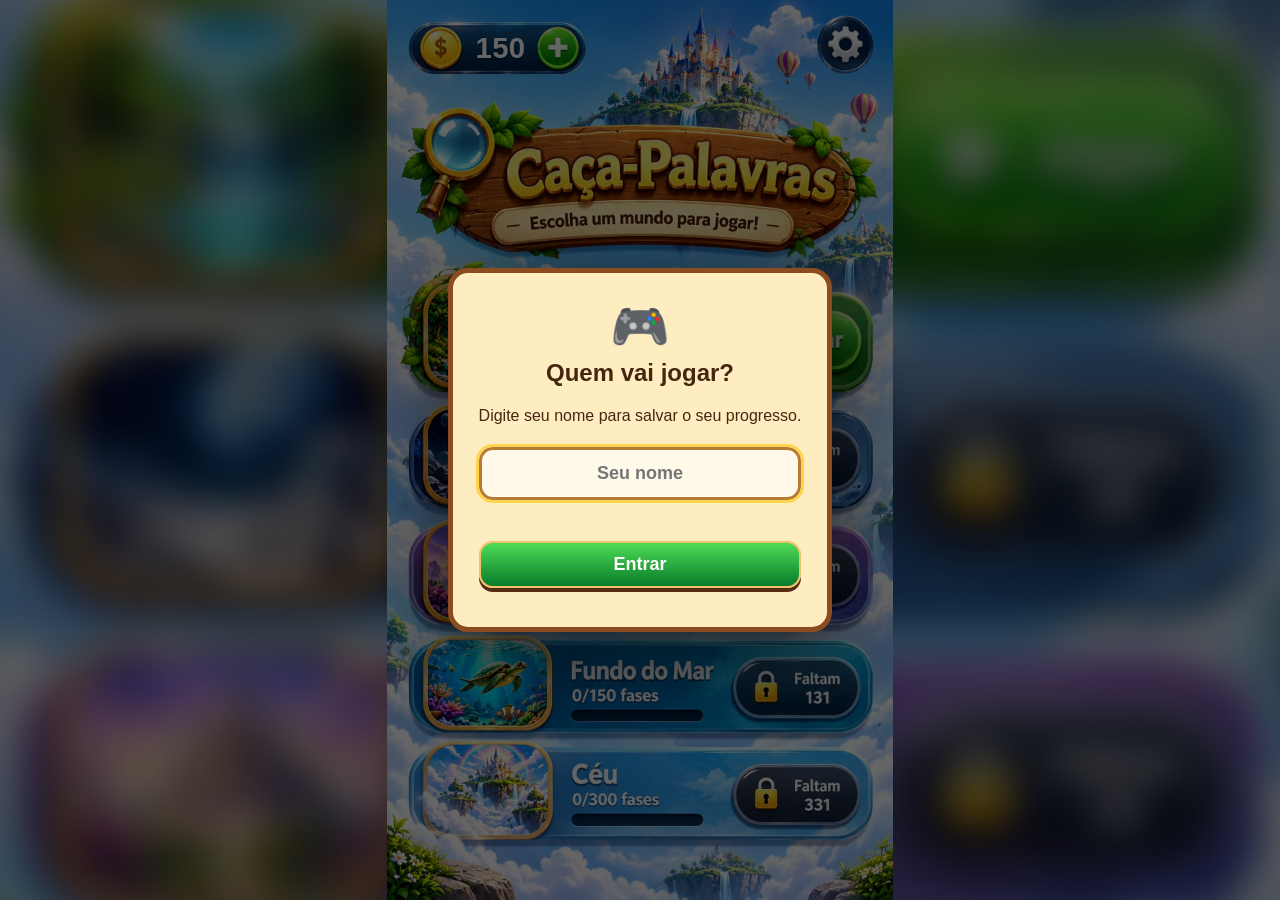
==== commit ac79b67c: "Implement player mode bar and login dialog Added styles and functionality for player mode selection " ====
--- a/index.html
+++ b/index.html
@@ -335,6 +335,90 @@
   .word-chip{font-size:12px}
   .cell{border-radius:4px}
 }
+
+/* BARRA DO MODO (jogador + modo grande/normal) */
+.mode-bar{
+  display:flex;
+  align-items:center;
+  justify-content:space-between;
+  gap:8px;
+  max-width:460px;
+  margin:0 auto 8px
+}
+.player-tag{
+  min-width:0;
+  overflow:hidden;
+  text-overflow:ellipsis;
+  white-space:nowrap;
+  font-size:13px;
+  font-weight:900;
+  color:#603715
+}
+.mode-button{
+  flex:none;
+  border:2px solid #f2c16b;
+  border-radius:12px;
+  padding:7px 12px;
+  font-size:13px;
+  font-weight:900;
+  color:#fff;
+  white-space:nowrap;
+  background:linear-gradient(#3b8fd0,#15527f);
+  box-shadow:0 3px 0 #572d12
+}
+
+/* MODO GRANDE: tabuleiro ocupa a tela toda, letras maiores */
+body.big-mode #gameScreen{padding:10px 6px 24px}
+body.big-mode #gameScreen .game-header,
+body.big-mode #gameScreen .game-content{max-width:min(100%,720px)}
+body.big-mode #gameScreen .game-content{padding:8px 5px;border-width:4px}
+body.big-mode #gameScreen .instruction{display:none}
+body.big-mode #gameScreen .mode-bar{max-width:none;padding:0 4px}
+body.big-mode #gameScreen .letter-grid{max-width:none;gap:2px}
+body.big-mode #gameScreen .cell{
+  font-size:clamp(20px,6.6vw,40px);
+  border-radius:5px
+}
+
+/* LOGIN POR NOME */
+.name-input{
+  width:100%;
+  margin-top:6px;
+  padding:13px 14px;
+  border:3px solid #b57b35;
+  border-radius:14px;
+  font:inherit;
+  font-size:18px;
+  font-weight:800;
+  text-align:center;
+  color:#45260f;
+  background:#fff9e9
+}
+.name-input:focus{outline:3px solid #ffd34e}
+.login-error{
+  min-height:18px;
+  margin:8px 0 0;
+  font-size:14px;
+  font-weight:800;
+  color:#a5281b
+}
+.player-label{margin:14px 0 0;font-size:13px;font-weight:800}
+.player-list{
+  display:flex;
+  flex-wrap:wrap;
+  justify-content:center;
+  gap:6px;
+  margin-top:8px
+}
+.player-chip{
+  border:2px solid #b57b35;
+  border-radius:999px;
+  padding:6px 12px;
+  font-size:13px;
+  font-weight:900;
+  color:#45260f;
+  background:#f8df9c
+}
 </style>
 </head>
 
@@ -389,6 +473,17 @@
 
       <div id="wordList" class="word-list"></div>
 
+      <div class="mode-bar">
+        <span class="player-tag" id="playerTag"></span>
+        <button
+          type="button"
+          class="mode-button"
+          id="modeButton"
+          aria-pressed="false">
+          🔍 Modo grande
+        </button>
+      </div>
+
       <div
         id="letterGrid"
         class="letter-grid"
@@ -514,6 +609,69 @@
 
     <button class="primary-button" id="videoReward" disabled>
       Receber recompensa
+    </button>
+
+  </div>
+</dialog>
+
+<!-- LOGIN: SÓ O NOME -->
+<dialog id="loginDialog">
+  <div class="dialog-inner">
+
+    <div class="trophy" style="font-size:48px">🎮</div>
+
+    <h2>Quem vai jogar?</h2>
+
+    <p>Digite seu nome para salvar o seu progresso.</p>
+
+    <form id="loginForm" autocomplete="off">
+      <input
+        class="name-input"
+        id="nameInput"
+        type="text"
+        maxlength="20"
+        placeholder="Seu nome"
+        aria-label="Seu nome"
+        autocomplete="off"
+        autofocus>
+
+      <p class="login-error" id="loginError" role="alert"></p>
+
+      <button class="primary-button" type="submit">Entrar</button>
+      <button class="secondary-button hidden" type="button" id="loginCancel">
+        Cancelar
+      </button>
+    </form>
+
+    <p class="player-label hidden" id="playerLabel">Já jogaram aqui:</p>
+    <div class="player-list" id="playerList"></div>
+
+  </div>
+</dialog>
+
+<!-- CONFIGURAÇÕES -->
+<dialog id="settingsDialog">
+  <div class="dialog-inner">
+
+    <button
+      class="dialog-close"
+      id="settingsClose"
+      aria-label="Fechar">
+      ×
+    </button>
+
+    <h2>Configurações</h2>
+
+    <p>Jogador: <strong id="settingsName"></strong></p>
+
+    <p>Seu progresso e suas moedas ficam salvos neste navegador, com o seu nome.</p>
+
+    <button class="secondary-button" type="button" id="switchPlayer">
+      🔄 Trocar jogador
+    </button>
+
+    <button class="primary-button" type="button" id="settingsOk">
+      Fechar
     </button>
 
   </div>
@@ -599,21 +757,29 @@
     ceu:1
   },
   completed:{},
-  used:{}
+  used:{},
+  bigMode:false,
+  name:""
 });
 
-function loadState(){
+/* O progresso fica salvo por jogador: STORAGE + ":" + nome normalizado. */
+const PLAYERS_KEY = "cacaPalavrasJogadores";
+const LAST_KEY = "cacaPalavrasUltimoJogador";
+
+let playerKey = null;
+
+function readPlayer(key){
   try{
-    const s = JSON.parse(localStorage.getItem(STORAGE));
+    const s = JSON.parse(localStorage.getItem(STORAGE + ":" + key));
     if(s && typeof s.coins === "number"){
       return Object.assign(defaultState(),s);
     }
   }catch(e){}
 
-  return defaultState();
-}
-
-const state = loadState();
+  return null;
+}
+
+const state = defaultState();
 
 let currentWorld = "natureza";
 let currentLevel = 1;
@@ -626,9 +792,14 @@
 let dialogAction = null;
 
 function save(){
-  try{
-    localStorage.setItem(STORAGE,JSON.stringify(state));
-  }catch(e){}
+  if(playerKey){
+    try{
+      localStorage.setItem(
+        STORAGE + ":" + playerKey,
+        JSON.stringify(state)
+      );
+    }catch(e){}
+  }
 
   updateHud();
 }
@@ -1350,11 +1521,190 @@
   if(a) a();
 };
 
+/* MODO GRANDE / NORMAL */
+
+function applyMode(){
+  const big = !!state.bigMode;
+
+  document.body.classList.toggle("big-mode",big);
+
+  const b = $("modeButton");
+
+  b.textContent = big ? "🔎 Modo normal" : "🔍 Modo grande";
+  b.setAttribute("aria-pressed",String(big));
+}
+
+$("modeButton").onclick = ()=>{
+  state.bigMode = !state.bigMode;
+
+  applyMode();
+  save();
+};
+
+/* LOGIN SÓ COM O NOME */
+
+function normName(n){
+  return n.normalize("NFD")
+    .replace(/[̀-ͯ]/g,"")
+    .toLowerCase()
+    .replace(/\s+/g," ")
+    .trim();
+}
+
+function cleanName(n){
+  return n.replace(/\s+/g," ").trim().slice(0,20);
+}
+
+function getPlayers(){
+  try{
+    const l = JSON.parse(localStorage.getItem(PLAYERS_KEY));
+    return Array.isArray(l) ? l : [];
+  }catch(e){
+    return [];
+  }
+}
+
+function rememberPlayer(name){
+  const list = getPlayers().filter(
+    n => normName(n) !== normName(name)
+  );
+
+  list.unshift(name);
+
+  try{
+    localStorage.setItem(PLAYERS_KEY,JSON.stringify(list.slice(0,8)));
+  }catch(e){}
+}
+
+function login(rawName){
+  const name = cleanName(rawName);
+  const key = normName(name);
+
+  if(!key) return false;
+
+  let data = readPlayer(key);
+
+  if(!data){
+    data = defaultState();
+
+    /* O primeiro jogador herda o progresso salvo antes do login existir. */
+    if(getPlayers().length === 0){
+      try{
+        const old = JSON.parse(localStorage.getItem(STORAGE));
+
+        if(old && typeof old.coins === "number"){
+          data = Object.assign(defaultState(),old);
+        }
+      }catch(e){}
+    }
+  }
+
+  const display = data.name || name;
+
+  Object.keys(state).forEach(k => delete state[k]);
+  Object.assign(state,data);
+
+  state.name = display;
+  playerKey = key;
+
+  try{
+    localStorage.setItem(LAST_KEY,key);
+  }catch(e){}
+
+  rememberPlayer(display);
+
+  $("playerTag").textContent = "👤 " + display;
+
+  applyMode();
+  save();
+  show("homeScreen");
+
+  return true;
+}
+
+function openLogin(){
+  const box = $("playerList");
+  const list = getPlayers();
+
+  $("loginError").textContent = "";
+  $("nameInput").value = "";
+
+  box.innerHTML = "";
+
+  list.forEach(n => {
+    const b = document.createElement("button");
+
+    b.type = "button";
+    b.className = "player-chip";
+    b.textContent = n;
+
+    b.onclick = () => {
+      login(n);
+      $("loginDialog").close();
+    };
+
+    box.append(b);
+  });
+
+  $("playerLabel").classList.toggle("hidden",list.length === 0);
+  $("loginCancel").classList.toggle("hidden",!playerKey);
+
+  if(!$("loginDialog").open) $("loginDialog").showModal();
+}
+
+function openSettings(){
+  $("settingsName").textContent = state.name || "";
+  $("settingsDialog").showModal();
+}
+
+$("loginForm").addEventListener("submit",e=>{
+  e.preventDefault();
+
+  if(!normName($("nameInput").value)){
+    $("loginError").textContent = "Digite seu nome para entrar.";
+    return;
+  }
+
+  login($("nameInput").value);
+  $("loginDialog").close();
+});
+
+$("loginCancel").onclick = ()=> $("loginDialog").close();
+
+/* Sem jogador escolhido, não dá para fechar a tela de login. */
+$("loginDialog").addEventListener("cancel",e=>{
+  if(!playerKey) e.preventDefault();
+});
+
+$("loginDialog").addEventListener("close",()=>{
+  if(!playerKey) setTimeout(openLogin,0);
+});
+
+$("settingsClose").onclick = ()=> $("settingsDialog").close();
+$("settingsOk").onclick = ()=> $("settingsDialog").close();
+
+$("switchPlayer").onclick = ()=>{
+  $("settingsDialog").close();
+  openLogin();
+};
+
+function initLogin(){
+  const last = localStorage.getItem(LAST_KEY);
+  const data = last ? readPlayer(last) : null;
+
+  if(data && data.name){
+    login(data.name);
+  }else{
+    openLogin();
+  }
+}
+
 updateHud();
+initLogin();
 </script>
 
 <!-- CARREGA O NOVO MENU DEPOIS DA LÓGICA ORIGINAL -->
-<script src="menu-novo.js?v=3"></script>
+<script src="menu-novo.js?v=4"></script>
 
 </body>
 </html>
